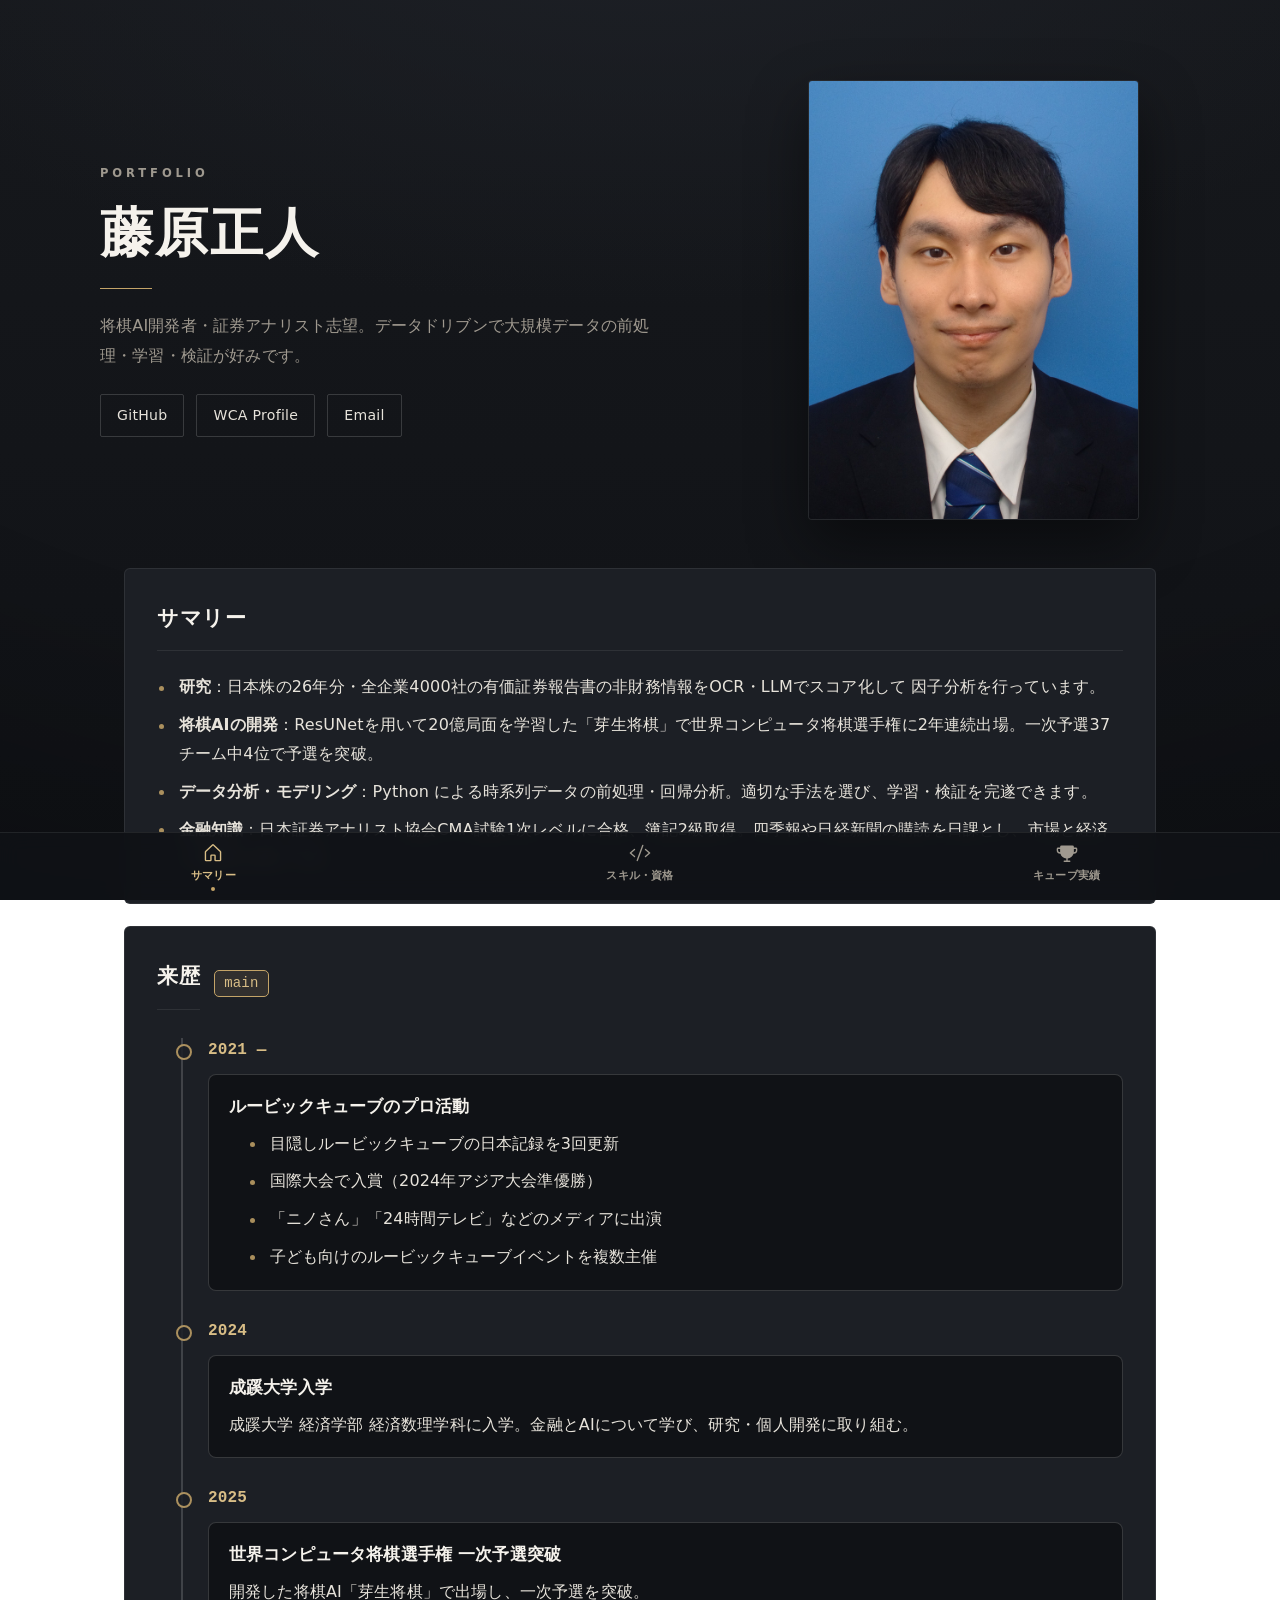
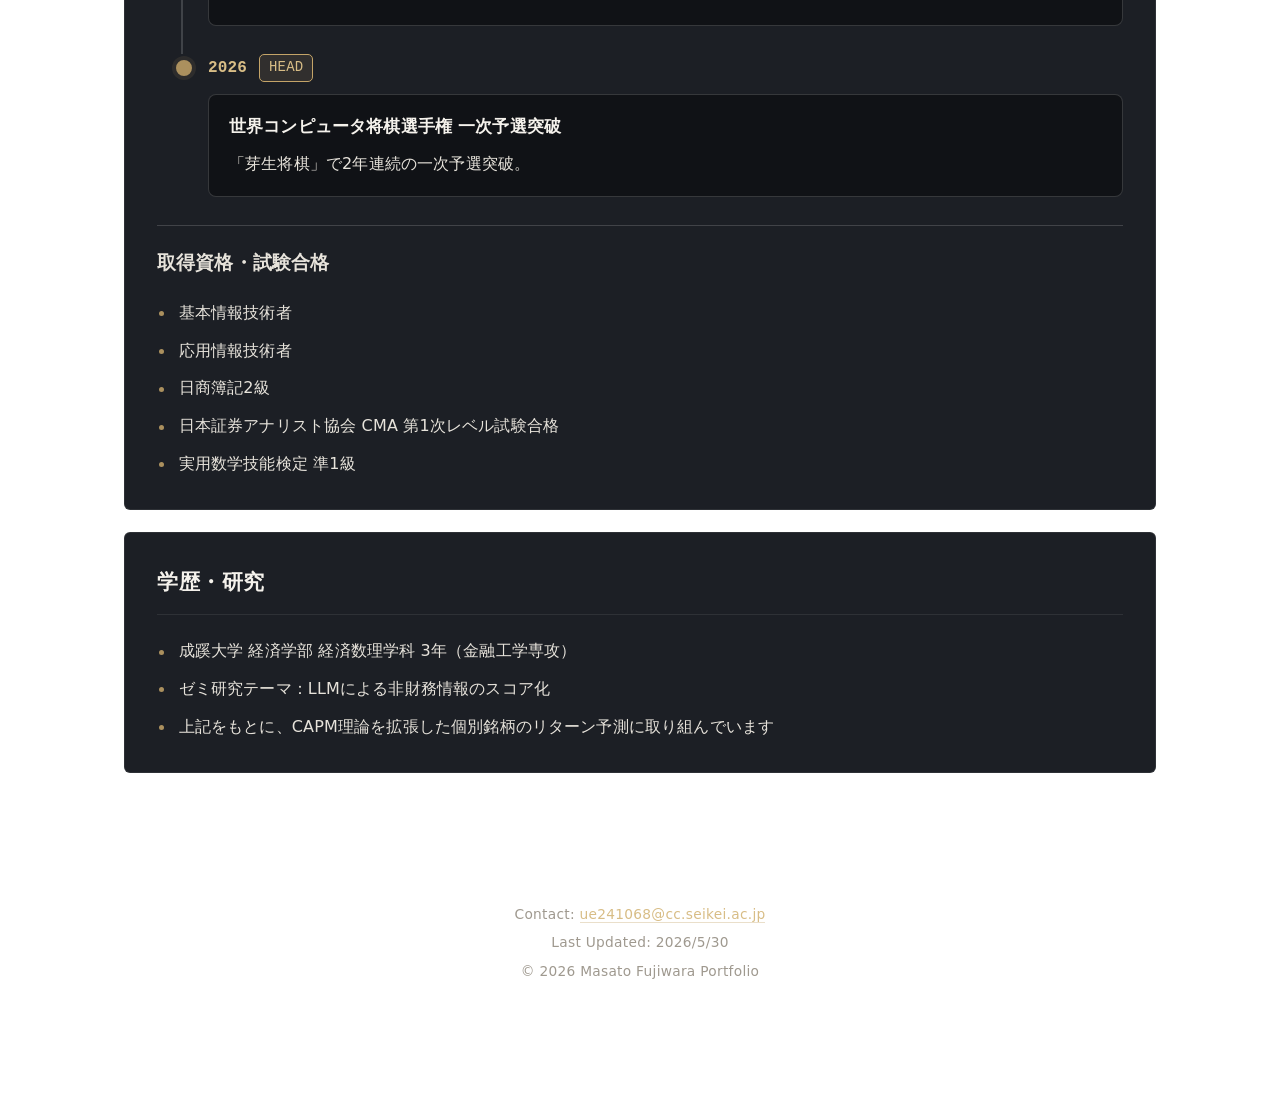
==== index.html @ ce24e19a "Style career as Git timeline and apply nine text revisions" ====
<!doctype html>
<html lang="ja">
<head>
  <meta charset="UTF-8" />
  <meta name="viewport" content="width=device-width, initial-scale=1.0" />
  <title>Portfolio | 藤原正人</title>
  <meta name="description" content="藤原正人のポートフォリオ。クオンツ・金融志望。データ分析・AIエージェント活用と、目隠しルービックキューブのアジア2位・日本記録の実績。" />
  <link rel="stylesheet" href="styles.css?v=20261127-career" />
</head>
<body>
  <div class="grid-overlay" aria-hidden="true"></div>

  <header class="hero">
    <div class="hero__inner">
      <div>
        <p class="eyebrow">PORTFOLIO</p>
        <h1>藤原正人</h1>
        <p class="lead">将棋AI開発者・証券アナリスト志望。データドリブンで大規模データの前処理・学習・検証が好みです。</p>
        <div class="link-row">
          <a href="https://github.com/ms3bf" target="_blank" rel="noopener noreferrer">GitHub</a>
          <a href="https://www.worldcubeassociation.org/persons/2019FUJI07" target="_blank" rel="noopener noreferrer">WCA Profile</a>
          <a href="mailto:ue241068@cc.seikei.ac.jp">Email</a>
        </div>
      </div>
      <img src="assets/images/profile/IMG_6793.jpeg" alt="藤原正人プロフィール写真" class="hero__photo" />
    </div>
  </header>

  <main>
    <div class="tab-content is-active" data-tab-panel="summary">
      <section class="panel">
        <h2>サマリー</h2>
        <ul>
          <li><strong>研究</strong>：日本株の26年分・全企業4000社の有価証券報告書の非財務情報をOCR・LLMでスコア化して 因子分析を行っています。</li>
          <li><strong>将棋AIの開発</strong>：ResUNetを用いて20億局面を学習した「芽生将棋」で世界コンピュータ将棋選手権に2年連続出場。一次予選37チーム中4位で予選を突破。</li>
          <li><strong>データ分析・モデリング</strong>：Python による時系列データの前処理・回帰分析。適切な手法を選び、学習・検証を完遂できます。</li>
          <li><strong>金融知識</strong>：日本証券アナリスト協会CMA試験1次レベルに合格、簿記2級取得。四季報や日経新聞の購読を日課とし、市場と経済への関心が高いです。</li>
        </ul>
      </section>

      <section class="panel career">
        <div class="career__heading">
          <h2>来歴</h2>
          <span class="career__branch" aria-label="Gitログ風の来歴">main</span>
        </div>
        <ol class="career-log" aria-label="来歴のタイムライン">
          <li class="career-log__entry">
            <div class="career-log__meta"><span class="career-log__year">2021 —</span></div>
            <div class="career-log__card">
              <h3>ルービックキューブのプロ活動</h3>

        <ul>
          <li>目隠しルービックキューブの日本記録を3回更新</li>
          <li>国際大会で入賞（2024年アジア大会準優勝）</li>
          <li>「ニノさん」「24時間テレビ」などのメディアに出演</li>
          <li>子ども向けのルービックキューブイベントを複数主催</li>
        </ul>
            </div>
          </li>
          <li class="career-log__entry">
            <div class="career-log__meta"><span class="career-log__year">2024</span></div>
            <div class="career-log__card">
              <h3>成蹊大学入学</h3>

        <p>成蹊大学 経済学部 経済数理学科に入学。金融とAIについて学び、研究・個人開発に取り組む。</p>
            </div>
          </li>
          <li class="career-log__entry">
            <div class="career-log__meta"><span class="career-log__year">2025</span></div>
            <div class="career-log__card">
              <h3>世界コンピュータ将棋選手権 一次予選突破</h3>

        <p>開発した将棋AI「芽生将棋」で出場し、一次予選を突破。</p>
            </div>
          </li>
          <li class="career-log__entry">
            <div class="career-log__meta"><span class="career-log__year">2026</span> <span class="career-log__head">HEAD</span></div>
            <div class="career-log__card">
              <h3>世界コンピュータ将棋選手権 一次予選突破</h3>

        <p>「芽生将棋」で2年連続の一次予選突破。</p>
            </div>
          </li>
        </ol>
        <div class="career__qualifications">
        <h3>取得資格・試験合格</h3>
        <ul>
          <li>基本情報技術者</li>
          <li>応用情報技術者</li>
          <li>日商簿記2級</li>
          <li>日本証券アナリスト協会 CMA 第1次レベル試験合格</li>
          <li>実用数学技能検定 準1級</li>
        </ul>
        </div>
      </section>

      <section class="panel">
        <h2>学歴・研究</h2>
        <ul>
          <li>成蹊大学 経済学部 経済数理学科 3年（金融工学専攻）</li>
          <li>ゼミ研究テーマ：LLMによる非財務情報のスコア化</li>
          <li>上記をもとに、CAPM理論を拡張した個別銘柄のリターン予測に取り組んでいます</li>
        </ul>
      </section>
    </div>

    <div class="tab-content" data-tab-panel="skills">
      <section class="panel">
        <h2>AI・機械学習開発</h2>
        <p class="muted">要件定義・データ前処理・モデル構築・学習・検証まで、一貫して取り組んできました。</p>
        <ul>
          <li>将棋AI：大規模ResUNet学習。世界コンピュータ将棋選手権に2年連続出場し、一次予選37チーム中4位で予選を突破。</li>
          <li>ルービックキューブ手順：<br />手順の回しやすさを学習・点数化。</li>
        </ul>
      </section>

      <section class="panel">
        <h2>データ分析・開発</h2>
        <ul>
          <li>R / Python による時系列データの前処理・回帰分析・可視化</li>
          <li>要件定義から設計・実装・検証までを自ら手がけ、複数のWebアプリを制作・公開（下記「制作Webアプリ」参照）</li>
        </ul>
      </section>

      <section class="panel">
        <h2>制作Webアプリ</h2>
        <p class="muted">要件定義から設計・実装・公開までを自ら手がけて制作したWebアプリ。各デモはVercelで公開しています。</p>
        <div class="apps">
          <article class="app-card">
            <a class="app-card__media" href="https://yubi-gui.vercel.app" target="_blank" rel="noopener noreferrer" aria-label="YUBI GUI デモを開く">
              <video src="assets/images/products/yubi-gui.mp4" aria-label="YUBI GUI 指遣いの可視化デモ" autoplay muted loop playsinline preload="metadata"></video>
            </a>
            <div class="app-card__body">
              <h3 class="app-card__title">YUBI GUI</h3>
              <div class="tags">
                <span class="tag tag--primary">ルービックキューブ</span>
                <span class="tag tag--soft">3D / 指遣い学習</span>
              </div>
              <p class="app-card__desc">世界初の、ルービックキューブの指遣いを機械学習・可視化したアプリ。3Dの手とキューブで、各手順の指の動きを直感的に確認できます。</p>
              <a class="app-card__link" href="https://yubi-gui.vercel.app" target="_blank" rel="noopener noreferrer">デモを見る →</a>
            </div>
          </article>

          <article class="app-card">
            <a class="app-card__media" href="https://komanoma-shogi.vercel.app" target="_blank" rel="noopener noreferrer" aria-label="芽生将棋 デモを開く">
              <video src="assets/images/products/mebae-shogi.mp4" aria-label="芽生将棋 対局アプリのデモ" autoplay muted loop playsinline preload="metadata"></video>
            </a>
            <div class="app-card__body">
              <h3 class="app-card__title">芽生将棋</h3>
              <div class="tags">
                <span class="tag tag--primary">将棋AI</span>
                <span class="tag tag--soft">文化祭 / 対戦アプリ</span>
              </div>
              <p class="app-card__desc">成蹊大学の文化祭で、来場者がAI将棋と対戦する企画に使用したアプリを公開。ブラウザ上でAIとの対局を楽しめます。</p>
              <a class="app-card__link" href="https://komanoma-shogi.vercel.app" target="_blank" rel="noopener noreferrer">対局する →</a>
            </div>
          </article>

          <article class="app-card">
            <a class="app-card__media" href="https://3factor-simulation.vercel.app/" target="_blank" rel="noopener noreferrer" aria-label="日本株シミュレーション デモを開く">
              <video src="assets/images/products/3factor-simulation.mp4" autoplay muted loop playsinline preload="metadata"></video>
            </a>
            <div class="app-card__body">
              <h3 class="app-card__title">日本株シミュレーション</h3>
              <div class="tags">
                <span class="tag tag--primary">金融工学</span>
                <span class="tag tag--soft">MCMC / CAPM</span>
              </div>
              <p class="app-card__desc">マルコフ連鎖モンテカルロ法（MCMC）による日経平均の予測と、その推定値を用いたCAPM理論に基づく個別株リターン予想。さらにFama-Frenchの3ファクターモデルを用いて、日本株が各因子をどれほど持っているかをプロットしました。</p>
              <a class="app-card__link" href="https://3factor-simulation.vercel.app/" target="_blank" rel="noopener noreferrer">デモを見る →</a>
            </div>
          </article>

          <article class="app-card">
            <a class="app-card__media" href="https://moving-algorithm-11dp.vercel.app" target="_blank" rel="noopener noreferrer" aria-label="うごく手順表 デモを開く">
              <video src="assets/images/products/moving-algorithm.mp4" autoplay muted loop playsinline preload="metadata"></video>
            </a>
            <div class="app-card__body">
              <h3 class="app-card__title">うごく手順表</h3>
              <div class="tags">
                <span class="tag tag--primary">Web App</span>
                <span class="tag tag--soft">可視化</span>
              </div>
              <p class="app-card__desc">ルービックキューブの基本手順 F2L・OLL・PLL を一番分かりやすく可視化。</p>
              <a class="app-card__link" href="https://moving-algorithm-11dp.vercel.app" target="_blank" rel="noopener noreferrer">デモを見る →</a>
            </div>
          </article>

        </div>
      </section>

      <section class="panel">
        <h2>資格</h2>
        <ul>
          <li>基本情報技術者</li>
          <li>応用情報技術者</li>
          <li>日商簿記2級</li>
          <li>日本証券アナリスト協会 CMA（一次レベル合格、二次レベルを来年受験）</li>
          <li>実用数学技能検定 準1級</li>
        </ul>
      </section>

      <section class="panel">
        <h2>趣味</h2>
        <ul>
          <li>将棋：大学から始めて初段。成蹊大学の団体戦C2クラス優勝。</li>
          <li>読書・個人開発</li>
        </ul>
      </section>

      <section class="panel">
        <h2>チームプロジェクト</h2>
        <ul>
          <li>
            成蹊大学文化会Instagram運用・模擬店リーダー担当
            <br />
            <a href="https://www.instagram.com/seikeibunkakai/" target="_blank" rel="noopener noreferrer">成蹊大学文化会Instagram</a>
          </li>
          <li>
            模擬店初出店でタンフルという新規商品に挑戦
            <br />
            <img src="assets/images/keyaki/IMG_3092.jpg" alt="文化祭（keyaki）活動画像 1" class="panel__img panel__img--inline-small panel__img--keyaki" />
          </li>
          <li>
            企画・仕入れ・飴付けの研究・衛生管理などを担当して、チームの協力のお陰で成功に導くことができました。
            <br />
            <div class="panel__gallery panel__gallery--under-text">
              <img src="assets/images/keyaki/IMG_3080.JPG" alt="文化祭（keyaki）活動画像 2" class="panel__img panel__img--inline-small panel__img--keyaki" />
              <img src="assets/images/keyaki/IMG_4566.JPG" alt="文化祭（keyaki）活動画像 3" class="panel__img panel__img--inline-small panel__img--keyaki" />
            </div>
          </li>
          <li>ルービックキューブの3大会の運営に協力</li>
        </ul>
      </section>

    </div>

    <div class="tab-content" data-tab-panel="rubik">
      <section class="panel">
        <h2>国内実績 / アジア大会 / 競技アプローチ</h2>
        <ul>
          <li>目隠しルービックキューブで日本記録更新（3回）</li>
          <li>2022年 単発 19.86</li>
          <li>2022年 平均 21.58</li>
          <li>2023年 平均 19.55</li>
          <li>単発・平均ともに日本人初の20秒切りを達成</li>
          <li>国内・国外大会で優勝7回</li>
          <li class="highlight-achievement">Rubik's WCA Asian Championship 2024 準優勝。</li>
        </ul>
        <p class="muted">既存の818手順に加え、海外トップ層の2768フローティング手順群を日本で初めて採用・運用し、改善を重ねて実績化。</p>
        <div class="link-row">
          <a href="https://www.worldcubeassociation.org/persons/2019FUJI07" target="_blank" rel="noopener noreferrer">WCA公式プロフィール</a>
        </div>
        <div class="panel__gallery panel__gallery--under-text">
          <img src="assets/images/achievements/IMG_4563.PNG" alt="大会実績画像 1" class="panel__img" />
          <img src="assets/images/achievements/IMG_4564.PNG" alt="大会実績画像 2" class="panel__img" />
        </div>
      </section>

      <section class="panel">
        <h2>教育</h2>
        <ul>
          <li>東京化学技術館 パズルデーでステージイベント・講師参加(2回)</li>
        </ul>
        <div class="link-row">
          <a href="https://www.jsf.or.jp/event/202211/puzzle.php" target="_blank" rel="noopener noreferrer">東京パズルデー2022</a>
          <a href="https://www.jsf.or.jp/event/202311/puzzle.php" target="_blank" rel="noopener noreferrer">東京パズルデー2023</a>
        </div>
        <ul>
          <li>小学校での指導</li>
          <li>個別指導塾と提携し30人規模のイベントを10回以上主催</li>
          <li class="highlight-teaching">のべ500人以上にルービックキューブの解き方を指導</li>
        </ul>
        <div class="panel__gallery panel__gallery--under-text">
          <img src="assets/images/teaching/IMG_4558.JPG" alt="塾提携イベントの指導画像 1" class="panel__img panel__img--inline-small" />
          <img src="assets/images/teaching/IMG_4559.PNG" alt="塾提携イベントの指導画像 2" class="panel__img panel__img--inline-small" />
          <img src="assets/images/teaching/IMG_4560.PNG" alt="塾提携イベントの指導画像 3" class="panel__img panel__img--inline-small" />
        </div>

        <ul>
          <li>目隠しルービックキューブのHowTo動画が9万再生。コミュニティで最も多く再生されている。</li>
          <li>教材をきっかけに多くの人が目隠しルービックキューブを成功させ、ある視聴者は日本2位まで到達</li>
        </ul>
        <div class="link-row">
          <a href="https://www.youtube.com/watch?v=eYiIHLMLPUc&t=853s" target="_blank" rel="noopener noreferrer">解説動画（YouTube）</a>
        </div>
        <img src="assets/images/products/%E8%A7%A3%E8%AA%AC%E5%8B%95%E7%94%BB.png" alt="How to教材動画" class="panel__img panel__img--inline-small" />
      </section>

      <section class="panel">
        <h2>プロ・メディア活動</h2>
        <ul>
          <li>ニノさん（2022年7月放映）</li>
          <li>24時間テレビ（2022年8月放映）</li>
          <li>ニノさん（2023年1月放映）</li>
        </ul>
        <div class="link-row">
          <a href="https://x.com/fujiki_official/status/1543540327432474625" target="_blank" rel="noopener noreferrer">ニノさん（X）</a>
          <a href="https://x.com/24hourTV/status/1563451578887319557?s=20" target="_blank" rel="noopener noreferrer">24時間テレビ（X）</a>
        </div>
        <div class="panel__gallery panel__gallery--under-text">
          <img src="assets/images/media/IMG_0035.PNG" alt="メディア出演画像 1" class="panel__img" />
          <img src="assets/images/media/IMG_4565.JPG" alt="メディア出演画像 2" class="panel__img" />
        </div>
      </section>
    </div>
  </main>

  <footer>
    <p>Contact: <a href="mailto:ue241068@cc.seikei.ac.jp">ue241068@cc.seikei.ac.jp</a></p>
    <p>Last Updated: 2026/5/30</p>
    <p>© 2026 Masato Fujiwara Portfolio</p>
  </footer>

  <!-- Bottom navigation (SNS-style) -->
  <nav class="bottom-nav" aria-label="セクション切替">
    <button type="button" class="is-active" data-tab-target="summary" aria-pressed="true">
      <svg viewBox="0 0 256 256" xmlns="http://www.w3.org/2000/svg" fill="currentColor" aria-hidden="true"><path d="M218.83,103.77l-80-75.48a1.14,1.14,0,0,1-.11-.11,16,16,0,0,0-21.53,0l-.11.11L37.17,103.77A16,16,0,0,0,32,115.55V208a16,16,0,0,0,16,16H96a16,16,0,0,0,16-16V160h32v48a16,16,0,0,0,16,16h48a16,16,0,0,0,16-16V115.55A16,16,0,0,0,218.83,103.77ZM208,208H160V160a16,16,0,0,0-16-16H112a16,16,0,0,0-16,16v48H48V115.55l.11-.1L128,40l79.9,75.43.11.1Z"></path></svg>
      <span>サマリー</span>
      <span class="nav-dot" aria-hidden="true"></span>
    </button>
    <button type="button" data-tab-target="skills" aria-pressed="false">
      <svg viewBox="0 0 256 256" xmlns="http://www.w3.org/2000/svg" fill="currentColor" aria-hidden="true"><path d="M69.12,94.15,28.5,128l40.62,33.85a8,8,0,1,1-10.24,12.29l-48-40a8,8,0,0,1,0-12.29l48-40a8,8,0,0,1,10.24,12.3Zm176,27.7-48-40a8,8,0,1,0-10.24,12.3L227.5,128l-40.62,33.85a8,8,0,1,0,10.24,12.29l48-40a8,8,0,0,0,0-12.29ZM162.73,32.48a8,8,0,0,0-10.25,4.79l-64,176a8,8,0,0,0,4.79,10.26A8.14,8.14,0,0,0,96,224a8,8,0,0,0,7.52-5.27l64-176A8,8,0,0,0,162.73,32.48Z"></path></svg>
      <span>スキル・資格</span>
      <span class="nav-dot" aria-hidden="true"></span>
    </button>
    <button type="button" data-tab-target="rubik" aria-pressed="false">
      <svg viewBox="0 0 256 256" xmlns="http://www.w3.org/2000/svg" fill="currentColor" aria-hidden="true"><path d="M232,64H208V56a16,16,0,0,0-16-16H64A16,16,0,0,0,48,56v8H24A16,16,0,0,0,8,80V96a40,40,0,0,0,40,40h3.65A80.13,80.13,0,0,0,120,191.61V216H96a8,8,0,0,0,0,16h64a8,8,0,0,0,0-16H136V191.58c31.94-3.23,58.44-25.64,68.08-55.58H208a40,40,0,0,0,40-40V80A16,16,0,0,0,232,64ZM48,120A24,24,0,0,1,24,96V80H48v32q0,4,.39,8Zm184-24a24,24,0,0,1-24,24h-.5a81.81,81.81,0,0,0,.5-8.9V80h24Z"></path></svg>
      <span>キューブ実績</span>
      <span class="nav-dot" aria-hidden="true"></span>
    </button>
  </nav>

  <script>
    const navButtons = document.querySelectorAll('.bottom-nav button');
    const panels = document.querySelectorAll('.tab-content');

    navButtons.forEach((button) => {
      button.addEventListener('click', () => {
        const target = button.dataset.tabTarget;

        navButtons.forEach((btn) => {
          const active = btn === button;
          btn.classList.toggle('is-active', active);
          btn.setAttribute('aria-pressed', String(active));
        });

        panels.forEach((panel) => {
          panel.classList.toggle('is-active', panel.dataset.tabPanel === target);
        });

        window.scrollTo({ top: 0, behavior: 'smooth' });
      });
    });
  </script>
</body>
</html>
---- styles.css ----
:root {
  --bg-0: #16181c;
  --bg-1: #101216;
  --surface: #1c1f25;
  --surface-2: #22262d;
  --border: rgb(255 255 255 / 8%);
  --border-strong: rgb(255 255 255 / 16%);
  --text: #e7e3db;
  --text-strong: #f5f2ec;
  --muted: #9f998f;
  --accent: #c4a468;
  --accent-strong: #d8bd86;
  --accent-soft: rgb(196 164 104 / 12%);
  --serif: "Georgia", "Times New Roman", "Yu Mincho", "YuMincho",
    "Hiragino Mincho ProN", "Noto Serif JP", serif;
  --sans: "Hiragino Kaku Gothic ProN", "Yu Gothic", "YuGothic", "Segoe UI",
    Meiryo, system-ui, sans-serif;
}

* {
  box-sizing: border-box;
}

body {
  margin: 0;
  color: var(--text);
  background:
    radial-gradient(120% 80% at 50% -10%, #1d2026 0%, transparent 55%),
    linear-gradient(180deg, var(--bg-0), var(--bg-1));
  background-attachment: fixed;
  font-family: var(--sans);
  font-size: 16px;
  line-height: 1.8;
  letter-spacing: 0.01em;
  min-height: 100dvh;
  padding-bottom: 80px; /* room for fixed bottom nav */
  -webkit-font-smoothing: antialiased;
  text-rendering: optimizeLegibility;
}

/* 旧グリッド/ネオンの代わりに、ごく薄いビネットだけで奥行きを出す */
.grid-overlay {
  position: fixed;
  inset: 0;
  background:
    radial-gradient(140% 120% at 50% 0%, transparent 60%, rgb(0 0 0 / 28%) 100%);
  pointer-events: none;
  z-index: -1;
}

.hero {
  padding: 80px 24px 36px;
}

.hero__inner {
  max-width: 1080px;
  margin: 0 auto;
  display: grid;
  grid-template-columns: 1.2fr 0.8fr;
  gap: 48px;
  align-items: center;
}

.eyebrow {
  margin: 0 0 18px;
  color: var(--muted);
  font-size: 0.72rem;
  font-weight: 600;
  letter-spacing: 0.34em;
  text-transform: uppercase;
}

h1 {
  margin: 0;
  font-family: var(--serif);
  font-weight: 600;
  font-size: clamp(2.1rem, 4.4vw, 3.3rem);
  line-height: 1.18;
  letter-spacing: 0.04em;
  color: var(--text-strong);
}

h1::after {
  content: "";
  display: block;
  width: 52px;
  height: 1px;
  margin-top: 24px;
  background: var(--accent);
}

.lead {
  color: var(--muted);
  margin-top: 22px;
  max-width: 54ch;
  font-size: 1rem;
  line-height: 1.9;
}

.hero__photo {
  width: auto;
  max-width: 100%;
  max-height: 440px;
  object-fit: contain;
  border-radius: 4px;
  border: 1px solid var(--border);
  box-shadow: 0 24px 60px rgb(0 0 0 / 45%);
  background: #14161a;
  display: block;
  margin-inline: auto;
}

main {
  max-width: 1080px;
  margin: 0 auto;
  padding: 12px 24px 96px;
  display: grid;
  gap: 22px;
}

.panel {
  background: var(--surface);
  border: 1px solid var(--border);
  border-radius: 6px;
  padding: 30px 32px;
}

h2 {
  margin: 0 0 22px;
  padding-bottom: 14px;
  border-bottom: 1px solid var(--border);
  font-family: var(--serif);
  font-weight: 600;
  font-size: 1.3rem;
  letter-spacing: 0.03em;
  color: var(--text-strong);
}

p {
  margin: 0;
}

ul {
  margin: 0;
  padding: 0;
  list-style: none;
}

li {
  position: relative;
  padding-left: 1.35em;
  margin-bottom: 9px;
}

li:last-child {
  margin-bottom: 0;
}

li::before {
  content: "";
  position: absolute;
  left: 2px;
  top: 0.78em;
  width: 5px;
  height: 5px;
  border-radius: 50%;
  background: var(--accent);
  opacity: 0.85;
}

.muted {
  margin-top: 16px;
  color: var(--muted);
  font-size: 0.94rem;
}

.panel__gallery {
  display: flex;
  flex-wrap: wrap;
  gap: 14px;
  align-items: flex-start;
}

.panel__gallery--under-text {
  margin-top: 20px;
}

.panel__img,
.panel__img--inline,
.panel__img--inline-small {
  width: auto;
  max-width: 100%;
  height: 208px;
  object-fit: contain;
  object-position: center;
  border-radius: 4px;
  border: 1px solid var(--border);
  background: #14161a;
  display: block;
  flex: 0 0 auto;
}

.panel__img--inline,
.panel__img--inline-small {
  margin-top: 14px;
}

/* 制作Webアプリ：カードグリッド */
.apps {
  margin-top: 24px;
  display: grid;
  grid-template-columns: repeat(2, 1fr);
  gap: 22px;
}

.app-card {
  display: flex;
  flex-direction: column;
  background: var(--surface-2);
  border: 1px solid var(--border);
  border-radius: 6px;
  overflow: hidden;
  transition: border-color 0.2s ease, transform 0.2s ease;
}

.app-card:hover {
  border-color: var(--border-strong);
  transform: translateY(-2px);
}

.app-card__media {
  display: flex;
  align-items: center;
  justify-content: center;
  height: 420px;
  padding: 10px;
  background:
    radial-gradient(120% 80% at 50% 0%, #1a1d22 0%, #101216 100%);
  border: none;
  border-bottom: 1px solid var(--border);
  border-radius: 0;
  overflow: hidden;
}

.app-card__media:hover {
  border-bottom-color: var(--border);
}

.app-card__media video,
.app-card__media img {
  max-width: 100%;
  max-height: 100%;
  width: auto;
  height: auto;
  object-fit: contain;
  border-radius: 6px;
  display: block;
}

.app-card__body {
  display: flex;
  flex-direction: column;
  gap: 8px;
  padding: 16px 18px 18px;
}

.app-card__title {
  margin: 0;
  font-family: var(--serif);
  font-weight: 600;
  font-size: 1.06rem;
  letter-spacing: 0.02em;
  color: var(--text-strong);
}

.app-card__desc {
  margin: 0;
  flex: 1;
  color: var(--muted);
  font-size: 0.9rem;
  line-height: 1.7;
}

/* タグ（pill） */
.tags {
  display: flex;
  flex-wrap: wrap;
  gap: 8px;
  margin-top: 2px;
}

.tag {
  padding: 3px 10px;
  border-radius: 999px;
  font-size: 0.72rem;
  font-weight: 600;
  letter-spacing: 0.02em;
  line-height: 1.5;
}

.tag--primary {
  background: var(--accent-soft);
  color: var(--accent-strong);
  border: 1px solid rgb(196 164 104 / 35%);
}

.tag--soft {
  background: rgb(255 255 255 / 5%);
  color: var(--muted);
  border: 1px solid var(--border);
}

/* カード内「デモを見る →」リンク */
.app-card__link {
  margin-top: 6px;
  color: var(--accent-strong);
  font-size: 0.9rem;
  font-weight: 600;
  letter-spacing: 0.02em;
  border-bottom: none;
  transition: gap 0.2s ease, color 0.2s ease;
}

.app-card__link:hover {
  color: var(--accent);
  border-bottom: none;
}

footer {
  text-align: center;
  color: var(--muted);
  font-size: 0.86rem;
  letter-spacing: 0.02em;
  padding: 28px 16px 40px;
  border-top: 1px solid var(--border);
  max-width: 1080px;
  margin: 0 auto;
}

footer p {
  margin: 4px 0;
}

.highlight-achievement,
.highlight-teaching {
  color: var(--accent-strong);
  font-weight: 600;
}

.link-row {
  display: flex;
  flex-wrap: wrap;
  gap: 12px;
  margin-top: 22px;
}

.link-row a {
  color: var(--text);
  text-decoration: none;
  border: 1px solid var(--border-strong);
  padding: 8px 16px;
  border-radius: 2px;
  font-size: 0.88rem;
  letter-spacing: 0.02em;
  transition: color 0.2s ease, border-color 0.2s ease, background-color 0.2s ease;
}

.link-row a:hover {
  color: var(--accent-strong);
  border-color: var(--accent);
  background: var(--accent-soft);
}

a {
  color: var(--accent-strong);
  text-decoration: none;
  border-bottom: 1px solid rgb(196 164 104 / 35%);
  transition: border-color 0.2s ease, color 0.2s ease;
}

a:hover {
  border-bottom-color: var(--accent);
}

/* ボトムナビ（SNS風） */
.bottom-nav {
  position: fixed;
  bottom: 0;
  left: 0;
  width: 100%;
  z-index: 60;
  display: flex;
  justify-content: space-around;
  align-items: stretch;
  height: 68px;
  background: rgb(16 18 22 / 92%);
  border-top: 1px solid var(--border);
  backdrop-filter: blur(10px);
  -webkit-backdrop-filter: blur(10px);
}

.bottom-nav button {
  flex: 1;
  display: flex;
  flex-direction: column;
  align-items: center;
  justify-content: center;
  gap: 4px;
  background: none;
  border: none;
  color: var(--muted);
  font-family: var(--sans);
  font-size: 0.7rem;
  font-weight: 600;
  letter-spacing: 0.02em;
  cursor: pointer;
  padding: 8px 4px;
  transition: color 0.2s ease;
}

.bottom-nav button svg {
  width: 22px;
  height: 22px;
}

.bottom-nav button:hover {
  color: var(--text);
}

.bottom-nav button.is-active {
  color: var(--accent-strong);
}

.nav-dot {
  width: 4px;
  height: 4px;
  border-radius: 50%;
  background: var(--accent);
  opacity: 0;
  transition: opacity 0.2s ease;
}

.bottom-nav button.is-active .nav-dot {
  opacity: 1;
}

.tab-content {
  display: none;
  gap: 22px;
}

.tab-content.is-active {
  display: grid;
  animation: fade-in 0.3s ease;
}

@keyframes fade-in {
  from { opacity: 0; transform: translateY(8px); }
  to { opacity: 1; transform: translateY(0); }
}

.panel__img--keyaki {
  height: 312px;
}

@media (max-width: 980px) {
  .hero {
    padding: 56px 20px 28px;
  }

  .hero__inner {
    grid-template-columns: 1fr;
    gap: 32px;
  }

  .panel {
    padding: 24px 22px;
  }

  .panel__img,
  .panel__img--inline,
  .panel__img--inline-small {
    height: 182px;
  }

  .panel__img--keyaki {
    height: 273px;
  }

  .apps {
    grid-template-columns: 1fr;
  }

  .app-card__media {
    height: 360px;
  }

  .hero__photo {
    max-height: 300px;
  }
}


/* Career history, styled as a Git commit log. */
.career__heading { display: flex; align-items: center; gap: 14px; flex-wrap: wrap; }
.career__heading h2 { margin-bottom: 0; }
.career__branch, .career-log__head {
  font-family: ui-monospace, SFMono-Regular, Consolas, monospace;
  font-size: 0.875rem; line-height: 1.4; border: 1px solid var(--accent);
  border-radius: 5px; padding: 3px 9px; color: var(--accent-strong);
  background: var(--accent-soft);
}
.career .career-log { list-style: none; margin: 28px 0 0; padding: 0 0 0 24px; }
.career .career-log__entry { position: relative; margin: 0; padding: 0 0 28px 25px; border-left: 2px solid var(--border-strong); }
.career .career-log__entry:last-child { padding-bottom: 0; border-left-color: transparent; }
.career-log__entry::before {
  content: ""; position: absolute; top: 6px; left: -7px; width: 12px; height: 12px;
  border: 2px solid var(--accent); border-radius: 50%; background: var(--surface);
}
.career-log__entry:last-child::before { background: var(--accent); box-shadow: 0 0 0 4px var(--accent-soft); }
.career-log__meta { display: flex; align-items: center; gap: 12px; margin-bottom: 12px; min-height: 24px; }
.career-log__year { font: 600 1rem/1.5 ui-monospace, SFMono-Regular, Consolas, monospace; color: var(--accent-strong); }
.career-log__card { padding: 18px 20px; border: 1px solid var(--border-strong); border-radius: 8px; background: var(--bg-1); overflow-wrap: anywhere; }
.career-log__card h3 { margin: 0 0 10px; font-size: 1.05rem; color: var(--text-strong); line-height: 1.6; }
.career-log__card p { margin: 0; }
.career-log__card ul { margin: 0; padding-left: 1.2em; }
.career__qualifications { margin-top: 28px; padding-top: 20px; border-top: 1px solid var(--border-strong); }
.career__qualifications h3 { margin-top: 0; }
@media (max-width: 600px) {
  .career .career-log { padding-left: 6px; }
  .career .career-log__entry { padding-left: 18px; }
  .career-log__card { padding: 14px; }
}
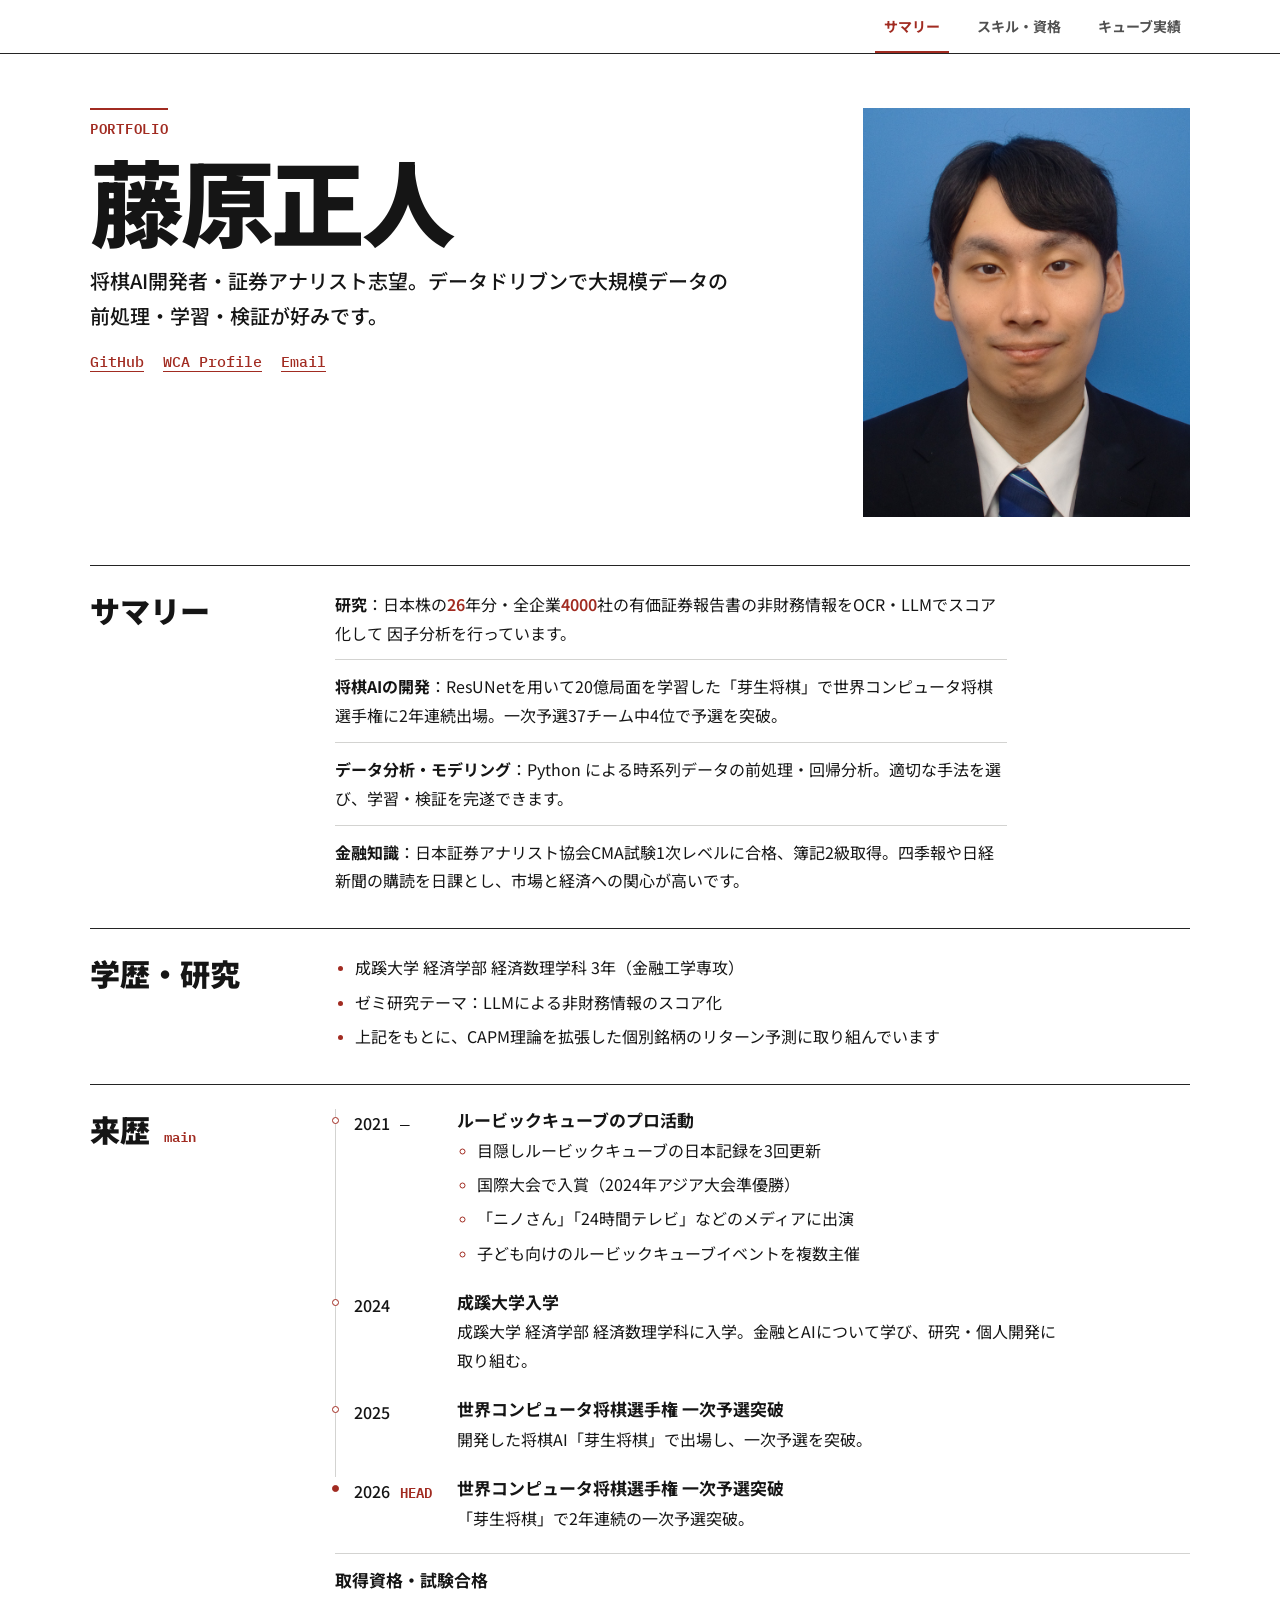
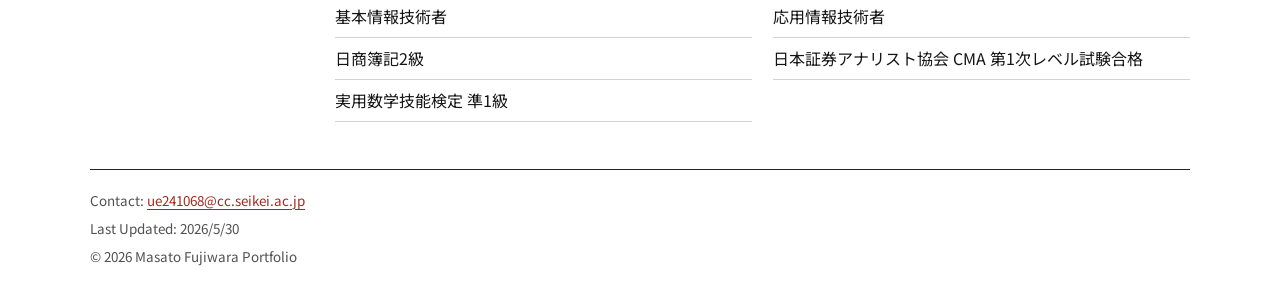
==== commit e4800277: "Publish C portfolio design and enlarge profile portrait" ====
--- a/index.html
+++ b/index.html
@@ -1,14 +1,29 @@
 <!doctype html>
 <html lang="ja">
 <head>
-  <meta charset="UTF-8" />
-  <meta name="viewport" content="width=device-width, initial-scale=1.0" />
+  <meta charset="UTF-8">
+  <meta name="viewport" content="width=device-width, initial-scale=1.0, viewport-fit=cover">
   <title>Portfolio | 藤原正人</title>
-  <meta name="description" content="藤原正人のポートフォリオ。クオンツ・金融志望。データ分析・AIエージェント活用と、目隠しルービックキューブのアジア2位・日本記録の実績。" />
-  <link rel="stylesheet" href="styles.css?v=20261127-career" />
-</head>
+  <meta name="description" content="藤原正人のポートフォリオ。クオンツ・金融志望。データ分析・AIエージェント活用と、目隠しルービックキューブのアジア2位・日本記録の実績。">
+  <link rel="stylesheet" href="styles.css?v=20261127-c"></head>
 <body>
-  <div class="grid-overlay" aria-hidden="true"></div>
+  <nav class="bottom-nav" aria-label="セクション切替">
+    <div class="nav-inner"><button type="button" class="is-active" data-tab-target="summary" aria-pressed="true">
+      <svg viewbox="0 0 256 256" xmlns="http://www.w3.org/2000/svg" fill="currentColor" aria-hidden="true"><path d="M218.83,103.77l-80-75.48a1.14,1.14,0,0,1-.11-.11,16,16,0,0,0-21.53,0l-.11.11L37.17,103.77A16,16,0,0,0,32,115.55V208a16,16,0,0,0,16,16H96a16,16,0,0,0,16-16V160h32v48a16,16,0,0,0,16,16h48a16,16,0,0,0,16-16V115.55A16,16,0,0,0,218.83,103.77ZM208,208H160V160a16,16,0,0,0-16-16H112a16,16,0,0,0-16,16v48H48V115.55l.11-.1L128,40l79.9,75.43.11.1Z"></path></svg>
+      <span>サマリー</span>
+      <span class="nav-dot" aria-hidden="true"></span>
+    </button>
+    <button type="button" data-tab-target="skills" aria-pressed="false">
+      <svg viewbox="0 0 256 256" xmlns="http://www.w3.org/2000/svg" fill="currentColor" aria-hidden="true"><path d="M69.12,94.15,28.5,128l40.62,33.85a8,8,0,1,1-10.24,12.29l-48-40a8,8,0,0,1,0-12.29l48-40a8,8,0,0,1,10.24,12.3Zm176,27.7-48-40a8,8,0,1,0-10.24,12.3L227.5,128l-40.62,33.85a8,8,0,1,0,10.24,12.29l48-40a8,8,0,0,0,0-12.29ZM162.73,32.48a8,8,0,0,0-10.25,4.79l-64,176a8,8,0,0,0,4.79,10.26A8.14,8.14,0,0,0,96,224a8,8,0,0,0,7.52-5.27l64-176A8,8,0,0,0,162.73,32.48Z"></path></svg>
+      <span>スキル・資格</span>
+      <span class="nav-dot" aria-hidden="true"></span>
+    </button>
+    <button type="button" data-tab-target="rubik" aria-pressed="false">
+      <svg viewbox="0 0 256 256" xmlns="http://www.w3.org/2000/svg" fill="currentColor" aria-hidden="true"><path d="M232,64H208V56a16,16,0,0,0-16-16H64A16,16,0,0,0,48,56v8H24A16,16,0,0,0,8,80V96a40,40,0,0,0,40,40h3.65A80.13,80.13,0,0,0,120,191.61V216H96a8,8,0,0,0,0,16h64a8,8,0,0,0,0-16H136V191.58c31.94-3.23,58.44-25.64,68.08-55.58H208a40,40,0,0,0,40-40V80A16,16,0,0,0,232,64ZM48,120A24,24,0,0,1,24,96V80H48v32q0,4,.39,8Zm184-24a24,24,0,0,1-24,24h-.5a81.81,81.81,0,0,0,.5-8.9V80h24Z"></path></svg>
+      <span>キューブ実績</span>
+      <span class="nav-dot" aria-hidden="true"></span>
+    </button>
+  </div></nav>
 
   <header class="hero">
     <div class="hero__inner">
@@ -22,43 +37,51 @@
           <a href="mailto:ue241068@cc.seikei.ac.jp">Email</a>
         </div>
       </div>
-      <img src="assets/images/profile/IMG_6793.jpeg" alt="藤原正人プロフィール写真" class="hero__photo" />
+      <img src="assets/images/profile/IMG_6793.jpeg" alt="藤原正人プロフィール写真" class="hero__photo" width="768" height="1024">
     </div>
   </header>
 
   <main>
     <div class="tab-content is-active" data-tab-panel="summary">
-      <section class="panel">
+      <section class="panel panel--index">
         <h2>サマリー</h2>
         <ul>
-          <li><strong>研究</strong>：日本株の26年分・全企業4000社の有価証券報告書の非財務情報をOCR・LLMでスコア化して 因子分析を行っています。</li>
-          <li><strong>将棋AIの開発</strong>：ResUNetを用いて20億局面を学習した「芽生将棋」で世界コンピュータ将棋選手権に2年連続出場。一次予選37チーム中4位で予選を突破。</li>
+          <li><strong>研究</strong>：日本株の<span class="numeric">26</span>年分・全企業<span class="numeric">4000</span>社の有価証券報告書の非財務情報をOCR・LLMでスコア化して 因子分析を行っています。</li>
+          <li><strong>将棋AIの開発</strong>：ResUNetを用いて<span class="numeric">20</span>億局面を学習した「芽生将棋」で世界コンピュータ将棋選手権に<span class="numeric">2</span>年連続出場。一次予選<span class="numeric">37</span>チーム中<span class="numeric">4</span>位で予選を突破。</li>
           <li><strong>データ分析・モデリング</strong>：Python による時系列データの前処理・回帰分析。適切な手法を選び、学習・検証を完遂できます。</li>
-          <li><strong>金融知識</strong>：日本証券アナリスト協会CMA試験1次レベルに合格、簿記2級取得。四季報や日経新聞の購読を日課とし、市場と経済への関心が高いです。</li>
-        </ul>
-      </section>
-
-      <section class="panel career">
+          <li><strong>金融知識</strong>：日本証券アナリスト協会CMA試験<span class="numeric">1</span>次レベルに合格、簿記<span class="numeric">2</span>級取得。四季報や日経新聞の購読を日課とし、市場と経済への関心が高いです。</li>
+        </ul>
+      </section>
+
+      <section class="panel panel--index">
+        <h2>学歴・研究</h2>
+        <ul>
+          <li>成蹊大学 経済学部 経済数理学科 <span class="numeric">3</span>年（金融工学専攻）</li>
+          <li>ゼミ研究テーマ：LLMによる非財務情報のスコア化</li>
+          <li>上記をもとに、CAPM理論を拡張した個別銘柄のリターン予測に取り組んでいます</li>
+        </ul>
+      </section>
+    <section class="panel career panel--index">
         <div class="career__heading">
           <h2>来歴</h2>
           <span class="career__branch" aria-label="Gitログ風の来歴">main</span>
         </div>
         <ol class="career-log" aria-label="来歴のタイムライン">
           <li class="career-log__entry">
-            <div class="career-log__meta"><span class="career-log__year">2021 —</span></div>
+            <div class="career-log__meta"><span class="career-log__year"><span class="numeric">2021</span> —</span></div>
             <div class="career-log__card">
               <h3>ルービックキューブのプロ活動</h3>
 
         <ul>
-          <li>目隠しルービックキューブの日本記録を3回更新</li>
-          <li>国際大会で入賞（2024年アジア大会準優勝）</li>
-          <li>「ニノさん」「24時間テレビ」などのメディアに出演</li>
+          <li>目隠しルービックキューブの日本記録を<span class="numeric">3</span>回更新</li>
+          <li>国際大会で入賞（<span class="numeric">2024</span>年アジア大会準優勝）</li>
+          <li>「ニノさん」「<span class="numeric">24</span>時間テレビ」などのメディアに出演</li>
           <li>子ども向けのルービックキューブイベントを複数主催</li>
         </ul>
             </div>
           </li>
           <li class="career-log__entry">
-            <div class="career-log__meta"><span class="career-log__year">2024</span></div>
+            <div class="career-log__meta"><span class="career-log__year"><span class="numeric">2024</span></span></div>
             <div class="career-log__card">
               <h3>成蹊大学入学</h3>
 
@@ -66,7 +89,7 @@
             </div>
           </li>
           <li class="career-log__entry">
-            <div class="career-log__meta"><span class="career-log__year">2025</span></div>
+            <div class="career-log__meta"><span class="career-log__year"><span class="numeric">2025</span></span></div>
             <div class="career-log__card">
               <h3>世界コンピュータ将棋選手権 一次予選突破</h3>
 
@@ -74,11 +97,11 @@
             </div>
           </li>
           <li class="career-log__entry">
-            <div class="career-log__meta"><span class="career-log__year">2026</span> <span class="career-log__head">HEAD</span></div>
+            <div class="career-log__meta"><span class="career-log__year"><span class="numeric">2026</span></span> <span class="career-log__head">HEAD</span></div>
             <div class="career-log__card">
               <h3>世界コンピュータ将棋選手権 一次予選突破</h3>
 
-        <p>「芽生将棋」で2年連続の一次予選突破。</p>
+        <p>「芽生将棋」で<span class="numeric">2</span>年連続の一次予選突破。</p>
             </div>
           </li>
         </ol>
@@ -87,48 +110,23 @@
         <ul>
           <li>基本情報技術者</li>
           <li>応用情報技術者</li>
-          <li>日商簿記2級</li>
-          <li>日本証券アナリスト協会 CMA 第1次レベル試験合格</li>
-          <li>実用数学技能検定 準1級</li>
-        </ul>
-        </div>
-      </section>
-
-      <section class="panel">
-        <h2>学歴・研究</h2>
-        <ul>
-          <li>成蹊大学 経済学部 経済数理学科 3年（金融工学専攻）</li>
-          <li>ゼミ研究テーマ：LLMによる非財務情報のスコア化</li>
-          <li>上記をもとに、CAPM理論を拡張した個別銘柄のリターン予測に取り組んでいます</li>
-        </ul>
-      </section>
-    </div>
+          <li>日商簿記<span class="numeric">2</span>級</li>
+          <li>日本証券アナリスト協会 CMA 第<span class="numeric">1</span>次レベル試験合格</li>
+          <li>実用数学技能検定 準<span class="numeric">1</span>級</li>
+        </ul>
+        </div>
+      </section>
+
+      </div>
 
     <div class="tab-content" data-tab-panel="skills">
-      <section class="panel">
-        <h2>AI・機械学習開発</h2>
-        <p class="muted">要件定義・データ前処理・モデル構築・学習・検証まで、一貫して取り組んできました。</p>
-        <ul>
-          <li>将棋AI：大規模ResUNet学習。世界コンピュータ将棋選手権に2年連続出場し、一次予選37チーム中4位で予選を突破。</li>
-          <li>ルービックキューブ手順：<br />手順の回しやすさを学習・点数化。</li>
-        </ul>
-      </section>
-
-      <section class="panel">
-        <h2>データ分析・開発</h2>
-        <ul>
-          <li>R / Python による時系列データの前処理・回帰分析・可視化</li>
-          <li>要件定義から設計・実装・検証までを自ら手がけ、複数のWebアプリを制作・公開（下記「制作Webアプリ」参照）</li>
-        </ul>
-      </section>
-
       <section class="panel">
         <h2>制作Webアプリ</h2>
         <p class="muted">要件定義から設計・実装・公開までを自ら手がけて制作したWebアプリ。各デモはVercelで公開しています。</p>
         <div class="apps">
           <article class="app-card">
             <a class="app-card__media" href="https://yubi-gui.vercel.app" target="_blank" rel="noopener noreferrer" aria-label="YUBI GUI デモを開く">
-              <video src="assets/images/products/yubi-gui.mp4" aria-label="YUBI GUI 指遣いの可視化デモ" autoplay muted loop playsinline preload="metadata"></video>
+              <video src="assets/images/products/yubi-gui.mp4" aria-label="YUBI GUI 指遣いの可視化デモ" autoplay muted loop playsinline preload="metadata" width="512" height="740"></video>
             </a>
             <div class="app-card__body">
               <h3 class="app-card__title">YUBI GUI</h3>
@@ -143,7 +141,7 @@
 
           <article class="app-card">
             <a class="app-card__media" href="https://komanoma-shogi.vercel.app" target="_blank" rel="noopener noreferrer" aria-label="芽生将棋 デモを開く">
-              <video src="assets/images/products/mebae-shogi.mp4" aria-label="芽生将棋 対局アプリのデモ" autoplay muted loop playsinline preload="metadata"></video>
+              <video src="assets/images/products/mebae-shogi.mp4" aria-label="芽生将棋 対局アプリのデモ" autoplay muted loop playsinline preload="metadata" width="512" height="740"></video>
             </a>
             <div class="app-card__body">
               <h3 class="app-card__title">芽生将棋</h3>
@@ -158,7 +156,7 @@
 
           <article class="app-card">
             <a class="app-card__media" href="https://3factor-simulation.vercel.app/" target="_blank" rel="noopener noreferrer" aria-label="日本株シミュレーション デモを開く">
-              <video src="assets/images/products/3factor-simulation.mp4" autoplay muted loop playsinline preload="metadata"></video>
+              <video src="assets/images/products/3factor-simulation.mp4" autoplay muted loop playsinline preload="metadata" width="1080" height="1920"></video>
             </a>
             <div class="app-card__body">
               <h3 class="app-card__title">日本株シミュレーション</h3>
@@ -166,14 +164,14 @@
                 <span class="tag tag--primary">金融工学</span>
                 <span class="tag tag--soft">MCMC / CAPM</span>
               </div>
-              <p class="app-card__desc">マルコフ連鎖モンテカルロ法（MCMC）による日経平均の予測と、その推定値を用いたCAPM理論に基づく個別株リターン予想。さらにFama-Frenchの3ファクターモデルを用いて、日本株が各因子をどれほど持っているかをプロットしました。</p>
+              <p class="app-card__desc">マルコフ連鎖モンテカルロ法（MCMC）による日経平均の予測と、その推定値を用いたCAPM理論に基づく個別株リターン予想。さらにFama-Frenchの<span class="numeric">3</span>ファクターモデルを用いて、日本株が各因子をどれほど持っているかをプロットしました。</p>
               <a class="app-card__link" href="https://3factor-simulation.vercel.app/" target="_blank" rel="noopener noreferrer">デモを見る →</a>
             </div>
           </article>
 
           <article class="app-card">
             <a class="app-card__media" href="https://moving-algorithm-11dp.vercel.app" target="_blank" rel="noopener noreferrer" aria-label="うごく手順表 デモを開く">
-              <video src="assets/images/products/moving-algorithm.mp4" autoplay muted loop playsinline preload="metadata"></video>
+              <video src="assets/images/products/moving-algorithm.mp4" autoplay muted loop playsinline preload="metadata" width="720" height="1280"></video>
             </a>
             <div class="app-card__body">
               <h3 class="app-card__title">うごく手順表</h3>
@@ -189,18 +187,35 @@
         </div>
       </section>
 
-      <section class="panel">
+      <section class="panel panel--index">
+        <h2>AI・機械学習開発</h2>
+        <p class="muted">要件定義・データ前処理・モデル構築・学習・検証まで、一貫して取り組んできました。</p>
+        <ul>
+          <li>将棋AI：大規模ResUNet学習。世界コンピュータ将棋選手権に<span class="numeric">2</span>年連続出場し、一次予選<span class="numeric">37</span>チーム中<span class="numeric">4</span>位で予選を突破。</li>
+          <li>ルービックキューブ手順：<br>手順の回しやすさを学習・点数化。</li>
+        </ul>
+      </section>
+
+      <section class="panel panel--index">
+        <h2>データ分析・開発</h2>
+        <ul>
+          <li>R / Python による時系列データの前処理・回帰分析・可視化</li>
+          <li>要件定義から設計・実装・検証までを自ら手がけ、複数のWebアプリを制作・公開（下記「制作Webアプリ」参照）</li>
+        </ul>
+      </section>
+
+      <section class="panel panel--index panel--qualifications">
         <h2>資格</h2>
         <ul>
           <li>基本情報技術者</li>
           <li>応用情報技術者</li>
-          <li>日商簿記2級</li>
+          <li>日商簿記<span class="numeric">2</span>級</li>
           <li>日本証券アナリスト協会 CMA（一次レベル合格、二次レベルを来年受験）</li>
-          <li>実用数学技能検定 準1級</li>
-        </ul>
-      </section>
-
-      <section class="panel">
+          <li>実用数学技能検定 準<span class="numeric">1</span>級</li>
+        </ul>
+      </section>
+
+      <section class="panel panel--index">
         <h2>趣味</h2>
         <ul>
           <li>将棋：大学から始めて初段。成蹊大学の団体戦C2クラス優勝。</li>
@@ -208,99 +223,99 @@
         </ul>
       </section>
 
-      <section class="panel">
+      <section class="panel panel--media">
         <h2>チームプロジェクト</h2>
         <ul>
           <li>
             成蹊大学文化会Instagram運用・模擬店リーダー担当
-            <br />
+            <br>
             <a href="https://www.instagram.com/seikeibunkakai/" target="_blank" rel="noopener noreferrer">成蹊大学文化会Instagram</a>
           </li>
           <li>
             模擬店初出店でタンフルという新規商品に挑戦
-            <br />
-            <img src="assets/images/keyaki/IMG_3092.jpg" alt="文化祭（keyaki）活動画像 1" class="panel__img panel__img--inline-small panel__img--keyaki" />
+            <br>
+            <img src="assets/images/keyaki/IMG_3092.jpg" alt="文化祭（keyaki）活動画像 1" class="panel__img panel__img--inline-small panel__img--keyaki" loading="lazy" width="3024" height="4032">
           </li>
           <li>
             企画・仕入れ・飴付けの研究・衛生管理などを担当して、チームの協力のお陰で成功に導くことができました。
-            <br />
+            <br>
             <div class="panel__gallery panel__gallery--under-text">
-              <img src="assets/images/keyaki/IMG_3080.JPG" alt="文化祭（keyaki）活動画像 2" class="panel__img panel__img--inline-small panel__img--keyaki" />
-              <img src="assets/images/keyaki/IMG_4566.JPG" alt="文化祭（keyaki）活動画像 3" class="panel__img panel__img--inline-small panel__img--keyaki" />
-            </div>
-          </li>
-          <li>ルービックキューブの3大会の運営に協力</li>
+              <img src="assets/images/keyaki/IMG_3080.JPG" alt="文化祭（keyaki）活動画像 2" class="panel__img panel__img--inline-small panel__img--keyaki" loading="lazy" width="1536" height="2730">
+              <img src="assets/images/keyaki/IMG_4566.JPG" alt="文化祭（keyaki）活動画像 3" class="panel__img panel__img--inline-small panel__img--keyaki" loading="lazy" width="1521" height="2028">
+            </div>
+          </li>
+          <li>ルービックキューブの<span class="numeric">3</span>大会の運営に協力</li>
         </ul>
       </section>
 
     </div>
 
     <div class="tab-content" data-tab-panel="rubik">
-      <section class="panel">
+      <section class="panel panel--media">
         <h2>国内実績 / アジア大会 / 競技アプローチ</h2>
         <ul>
-          <li>目隠しルービックキューブで日本記録更新（3回）</li>
-          <li>2022年 単発 19.86</li>
-          <li>2022年 平均 21.58</li>
-          <li>2023年 平均 19.55</li>
-          <li>単発・平均ともに日本人初の20秒切りを達成</li>
-          <li>国内・国外大会で優勝7回</li>
-          <li class="highlight-achievement">Rubik's WCA Asian Championship 2024 準優勝。</li>
-        </ul>
-        <p class="muted">既存の818手順に加え、海外トップ層の2768フローティング手順群を日本で初めて採用・運用し、改善を重ねて実績化。</p>
+          <li>目隠しルービックキューブで日本記録更新（<span class="numeric">3</span>回）</li>
+          <li><span class="numeric">2022</span>年 単発 <span class="numeric">19.86</span></li>
+          <li><span class="numeric">2022</span>年 平均 <span class="numeric">21.58</span></li>
+          <li><span class="numeric">2023</span>年 平均 <span class="numeric">19.55</span></li>
+          <li>単発・平均ともに日本人初の<span class="numeric">20</span>秒切りを達成</li>
+          <li>国内・国外大会で優勝<span class="numeric">7</span>回</li>
+          <li class="highlight-achievement">Rubik's WCA Asian Championship <span class="numeric">2024</span> 準優勝。</li>
+        </ul>
+        <p class="muted">既存の<span class="numeric">818</span>手順に加え、海外トップ層の<span class="numeric">2768</span>フローティング手順群を日本で初めて採用・運用し、改善を重ねて実績化。</p>
         <div class="link-row">
           <a href="https://www.worldcubeassociation.org/persons/2019FUJI07" target="_blank" rel="noopener noreferrer">WCA公式プロフィール</a>
         </div>
         <div class="panel__gallery panel__gallery--under-text">
-          <img src="assets/images/achievements/IMG_4563.PNG" alt="大会実績画像 1" class="panel__img" />
-          <img src="assets/images/achievements/IMG_4564.PNG" alt="大会実績画像 2" class="panel__img" />
-        </div>
-      </section>
-
-      <section class="panel">
+          <img src="assets/images/achievements/IMG_4563.PNG" alt="大会実績画像 1" class="panel__img" loading="lazy" width="1334" height="750">
+          <img src="assets/images/achievements/IMG_4564.PNG" alt="大会実績画像 2" class="panel__img" loading="lazy" width="1334" height="750">
+        </div>
+      </section>
+
+      <section class="panel panel--media">
         <h2>教育</h2>
         <ul>
-          <li>東京化学技術館 パズルデーでステージイベント・講師参加(2回)</li>
-        </ul>
-        <div class="link-row">
-          <a href="https://www.jsf.or.jp/event/202211/puzzle.php" target="_blank" rel="noopener noreferrer">東京パズルデー2022</a>
-          <a href="https://www.jsf.or.jp/event/202311/puzzle.php" target="_blank" rel="noopener noreferrer">東京パズルデー2023</a>
+          <li>東京化学技術館 パズルデーでステージイベント・講師参加(<span class="numeric">2</span>回)</li>
+        </ul>
+        <div class="link-row">
+          <a href="https://www.jsf.or.jp/event/202211/puzzle.php" target="_blank" rel="noopener noreferrer">東京パズルデー<span class="numeric">2022</span></a>
+          <a href="https://www.jsf.or.jp/event/202311/puzzle.php" target="_blank" rel="noopener noreferrer">東京パズルデー<span class="numeric">2023</span></a>
         </div>
         <ul>
           <li>小学校での指導</li>
-          <li>個別指導塾と提携し30人規模のイベントを10回以上主催</li>
-          <li class="highlight-teaching">のべ500人以上にルービックキューブの解き方を指導</li>
+          <li>個別指導塾と提携し<span class="numeric">30</span>人規模のイベントを<span class="numeric">10</span>回以上主催</li>
+          <li class="highlight-teaching">のべ<span class="numeric">500</span>人以上にルービックキューブの解き方を指導</li>
         </ul>
         <div class="panel__gallery panel__gallery--under-text">
-          <img src="assets/images/teaching/IMG_4558.JPG" alt="塾提携イベントの指導画像 1" class="panel__img panel__img--inline-small" />
-          <img src="assets/images/teaching/IMG_4559.PNG" alt="塾提携イベントの指導画像 2" class="panel__img panel__img--inline-small" />
-          <img src="assets/images/teaching/IMG_4560.PNG" alt="塾提携イベントの指導画像 3" class="panel__img panel__img--inline-small" />
-        </div>
-
-        <ul>
-          <li>目隠しルービックキューブのHowTo動画が9万再生。コミュニティで最も多く再生されている。</li>
-          <li>教材をきっかけに多くの人が目隠しルービックキューブを成功させ、ある視聴者は日本2位まで到達</li>
-        </ul>
-        <div class="link-row">
-          <a href="https://www.youtube.com/watch?v=eYiIHLMLPUc&t=853s" target="_blank" rel="noopener noreferrer">解説動画（YouTube）</a>
-        </div>
-        <img src="assets/images/products/%E8%A7%A3%E8%AA%AC%E5%8B%95%E7%94%BB.png" alt="How to教材動画" class="panel__img panel__img--inline-small" />
-      </section>
-
-      <section class="panel">
+          <img src="assets/images/teaching/IMG_4558.JPG" alt="塾提携イベントの指導画像 1" class="panel__img panel__img--inline-small" loading="lazy" width="296" height="222">
+          <img src="assets/images/teaching/IMG_4559.PNG" alt="塾提携イベントの指導画像 2" class="panel__img panel__img--inline-small" loading="lazy" width="611" height="458">
+          <img src="assets/images/teaching/IMG_4560.PNG" alt="塾提携イベントの指導画像 3" class="panel__img panel__img--inline-small" loading="lazy" width="436" height="327">
+        </div>
+
+        <ul>
+          <li>目隠しルービックキューブのHowTo動画が<span class="numeric">9</span>万再生。コミュニティで最も多く再生されている。</li>
+          <li>教材をきっかけに多くの人が目隠しルービックキューブを成功させ、ある視聴者は日本<span class="numeric">2</span>位まで到達</li>
+        </ul>
+        <div class="link-row">
+          <a href="https://www.youtube.com/watch?v=eYiIHLMLPUc&amp;t=853s" target="_blank" rel="noopener noreferrer">解説動画（YouTube）</a>
+        </div>
+        <img src="assets/images/products/%E8%A7%A3%E8%AA%AC%E5%8B%95%E7%94%BB.png" alt="How to教材動画" class="panel__img panel__img--inline-small" loading="lazy" width="1920" height="1080">
+      </section>
+
+      <section class="panel panel--media">
         <h2>プロ・メディア活動</h2>
         <ul>
-          <li>ニノさん（2022年7月放映）</li>
-          <li>24時間テレビ（2022年8月放映）</li>
-          <li>ニノさん（2023年1月放映）</li>
+          <li>ニノさん（<span class="numeric">2022</span>年<span class="numeric">7</span>月放映）</li>
+          <li><span class="numeric">24</span>時間テレビ（<span class="numeric">2022</span>年<span class="numeric">8</span>月放映）</li>
+          <li>ニノさん（<span class="numeric">2023</span>年<span class="numeric">1</span>月放映）</li>
         </ul>
         <div class="link-row">
           <a href="https://x.com/fujiki_official/status/1543540327432474625" target="_blank" rel="noopener noreferrer">ニノさん（X）</a>
-          <a href="https://x.com/24hourTV/status/1563451578887319557?s=20" target="_blank" rel="noopener noreferrer">24時間テレビ（X）</a>
+          <a href="https://x.com/24hourTV/status/1563451578887319557?s=20" target="_blank" rel="noopener noreferrer"><span class="numeric">24</span>時間テレビ（X）</a>
         </div>
         <div class="panel__gallery panel__gallery--under-text">
-          <img src="assets/images/media/IMG_0035.PNG" alt="メディア出演画像 1" class="panel__img" />
-          <img src="assets/images/media/IMG_4565.JPG" alt="メディア出演画像 2" class="panel__img" />
+          <img src="assets/images/media/IMG_0035.PNG" alt="メディア出演画像 1" class="panel__img" loading="lazy" width="1334" height="750">
+          <img src="assets/images/media/IMG_4565.JPG" alt="メディア出演画像 2" class="panel__img" loading="lazy" width="1334" height="750">
         </div>
       </section>
     </div>
@@ -308,29 +323,11 @@
 
   <footer>
     <p>Contact: <a href="mailto:ue241068@cc.seikei.ac.jp">ue241068@cc.seikei.ac.jp</a></p>
-    <p>Last Updated: 2026/5/30</p>
+    <p class=" updated">Last Updated: 2026/5/30</p>
     <p>© 2026 Masato Fujiwara Portfolio</p>
   </footer>
 
   <!-- Bottom navigation (SNS-style) -->
-  <nav class="bottom-nav" aria-label="セクション切替">
-    <button type="button" class="is-active" data-tab-target="summary" aria-pressed="true">
-      <svg viewBox="0 0 256 256" xmlns="http://www.w3.org/2000/svg" fill="currentColor" aria-hidden="true"><path d="M218.83,103.77l-80-75.48a1.14,1.14,0,0,1-.11-.11,16,16,0,0,0-21.53,0l-.11.11L37.17,103.77A16,16,0,0,0,32,115.55V208a16,16,0,0,0,16,16H96a16,16,0,0,0,16-16V160h32v48a16,16,0,0,0,16,16h48a16,16,0,0,0,16-16V115.55A16,16,0,0,0,218.83,103.77ZM208,208H160V160a16,16,0,0,0-16-16H112a16,16,0,0,0-16,16v48H48V115.55l.11-.1L128,40l79.9,75.43.11.1Z"></path></svg>
-      <span>サマリー</span>
-      <span class="nav-dot" aria-hidden="true"></span>
-    </button>
-    <button type="button" data-tab-target="skills" aria-pressed="false">
-      <svg viewBox="0 0 256 256" xmlns="http://www.w3.org/2000/svg" fill="currentColor" aria-hidden="true"><path d="M69.12,94.15,28.5,128l40.62,33.85a8,8,0,1,1-10.24,12.29l-48-40a8,8,0,0,1,0-12.29l48-40a8,8,0,0,1,10.24,12.3Zm176,27.7-48-40a8,8,0,1,0-10.24,12.3L227.5,128l-40.62,33.85a8,8,0,1,0,10.24,12.29l48-40a8,8,0,0,0,0-12.29ZM162.73,32.48a8,8,0,0,0-10.25,4.79l-64,176a8,8,0,0,0,4.79,10.26A8.14,8.14,0,0,0,96,224a8,8,0,0,0,7.52-5.27l64-176A8,8,0,0,0,162.73,32.48Z"></path></svg>
-      <span>スキル・資格</span>
-      <span class="nav-dot" aria-hidden="true"></span>
-    </button>
-    <button type="button" data-tab-target="rubik" aria-pressed="false">
-      <svg viewBox="0 0 256 256" xmlns="http://www.w3.org/2000/svg" fill="currentColor" aria-hidden="true"><path d="M232,64H208V56a16,16,0,0,0-16-16H64A16,16,0,0,0,48,56v8H24A16,16,0,0,0,8,80V96a40,40,0,0,0,40,40h3.65A80.13,80.13,0,0,0,120,191.61V216H96a8,8,0,0,0,0,16h64a8,8,0,0,0,0-16H136V191.58c31.94-3.23,58.44-25.64,68.08-55.58H208a40,40,0,0,0,40-40V80A16,16,0,0,0,232,64ZM48,120A24,24,0,0,1,24,96V80H48v32q0,4,.39,8Zm184-24a24,24,0,0,1-24,24h-.5a81.81,81.81,0,0,0,.5-8.9V80h24Z"></path></svg>
-      <span>キューブ実績</span>
-      <span class="nav-dot" aria-hidden="true"></span>
-    </button>
-  </nav>
-
   <script>
     const navButtons = document.querySelectorAll('.bottom-nav button');
     const panels = document.querySelectorAll('.tab-content');
@@ -349,7 +346,7 @@
           panel.classList.toggle('is-active', panel.dataset.tabPanel === target);
         });
 
-        window.scrollTo({ top: 0, behavior: 'smooth' });
+        window.scrollTo({ top: 0, behavior: 'instant' });
       });
     });
   </script>
--- a/styles.css
+++ b/styles.css
@@ -1,533 +1,221 @@
+@font-face { font-family: 'Noto Sans JP'; font-style: normal; font-weight: 400 900; font-display: swap; src: url('assets/fonts/noto-sans-jp.woff2') format('woff2'); }
+@font-face { font-family: 'IBM Plex Mono'; font-style: normal; font-weight: 500; font-display: swap; src: url('assets/fonts/ibmplexmono-500.woff2') format('woff2'); }
+@font-face { font-family: 'IBM Plex Mono'; font-style: normal; font-weight: 600; font-display: swap; src: url('assets/fonts/ibmplexmono-600.woff2') format('woff2'); }
+
 :root {
-  --bg-0: #16181c;
-  --bg-1: #101216;
-  --surface: #1c1f25;
-  --surface-2: #22262d;
-  --border: rgb(255 255 255 / 8%);
-  --border-strong: rgb(255 255 255 / 16%);
-  --text: #e7e3db;
-  --text-strong: #f5f2ec;
-  --muted: #9f998f;
-  --accent: #c4a468;
-  --accent-strong: #d8bd86;
-  --accent-soft: rgb(196 164 104 / 12%);
-  --serif: "Georgia", "Times New Roman", "Yu Mincho", "YuMincho",
-    "Hiragino Mincho ProN", "Noto Serif JP", serif;
-  --sans: "Hiragino Kaku Gothic ProN", "Yu Gothic", "YuGothic", "Segoe UI",
-    Meiryo, system-ui, sans-serif;
-}
-
-* {
-  box-sizing: border-box;
-}
-
-body {
+  color-scheme: light;
+  --paper: #fff;
+  --ink: #151515;
+  --muted: #515151;
+  --accent: #a12b21;
+  --rule: #242424;
+  --soft-rule: #d3d3d1;
+  --media: #f3f3f1;
+  --sans: "Noto Sans JP", "Hiragino Sans", "Yu Gothic", Meiryo, sans-serif;
+  --mono: "IBM Plex Mono", "Noto Sans JP", monospace;
+  --page: 1100px;
+  --gutter: clamp(24px, 5vw, 72px);
+}
+*, *::before, *::after { box-sizing: border-box; }
+body { margin: 0; background: var(--paper); color: var(--ink); font: 400 16px/1.8 var(--sans); }
+p, h1, h2, h3, ul, ol { margin: 0; }
+h1, h2, h3 { line-height: 1.35; overflow-wrap: anywhere; }
+ul { padding-inline-start: 1.22em; }
+li + li { margin-top: .35em; }
+li::marker { color: var(--accent); font-size: .8em; }
+a { color: var(--accent); text-underline-offset: .24em; text-decoration-thickness: 1px; overflow-wrap: anywhere; }
+a:hover { text-decoration-thickness: 2px; }
+a:focus-visible, button:focus-visible { outline: 2px solid var(--accent); outline-offset: 3px; }
+img, video { display: block; max-width: 100%; }
+img { height: auto; }
+.hero__inner, main, footer, .nav-inner {
+  width: min(var(--page), calc(100% - 2 * var(--gutter)));
+  margin-inline: auto;
+}
+.hero__inner {
+  display: grid;
+  grid-template-columns: minmax(0, 1fr) clamp(230px, 28.5vw, 327px);
+  gap: 32px;
+  padding-block: 54px 48px;
+  align-items: start;
+}
+body:not(:has([data-tab-panel="summary"].is-active)) .hero { display: none; }
+.hero__photo { width: 100%; aspect-ratio: 4 / 5; object-fit: cover; object-position: center 35%; }
+.eyebrow {
+  width: fit-content;
+  border-top: 2px solid var(--accent);
+  padding-top: 9px;
+  color: var(--accent);
+  font: 600 .875rem/1.35 var(--mono);
+  letter-spacing: .05em;
+}
+h1 {
+  margin-block: 9px 11px;
+  font-size: clamp(3.25rem, 7.3vw, 6.25rem);
+  font-weight: 900;
+  line-height: 1.13;
+  letter-spacing: -.025em;
+}
+.lead { max-width: 32em; font-size: clamp(1rem, 1.57vw, 1.25rem); font-weight: 500; line-height: 1.75; }
+.link-row { display: flex; flex-wrap: wrap; align-items: baseline; gap: 6px 19px; }
+.hero .link-row { margin-top: 16px; font-size: .93rem; }
+.hero .link-row a { font-family: var(--mono); font-weight: 500; }
+main { min-height: 45vh; }
+.tab-content { display: none; }
+.tab-content.is-active { display: block; }
+.panel { border-top: 1px solid var(--rule); padding-block: 24px 33px; }
+.panel--index {
+  display: grid;
+  grid-template-columns: minmax(165px, 20%) minmax(0, 1fr);
+  column-gap: 25px;
+  row-gap: 13px;
+  align-items: start;
+}
+.panel--index > :not(h2):not(.career__heading) { grid-column: 2; }
+.panel--index > h2, .panel--index > .career__heading { grid-column: 1; grid-row: 1; }
+.panel > h2, .career__heading h2 { font-size: clamp(1.35rem, 2.35vw, 2rem); font-weight: 900; }
+.panel:not(.panel--index) > h2 { margin-bottom: 10px; }
+.panel:not(.panel--index) > p { margin-bottom: 16px; }
+.panel--index > ul, .panel--index > p { max-width: 42em; }
+.muted { color: var(--muted); }
+[data-tab-panel]:not([data-tab-panel="summary"]) > .panel:first-of-type { border-top: 0; padding-top: 32px; }
+[data-tab-panel="summary"] > .panel:first-of-type > ul {
+  list-style: none;
+  padding: 0;
+}
+[data-tab-panel="summary"] > .panel:first-of-type > ul li { padding: 12px 0; border-bottom: 1px solid var(--soft-rule); margin: 0; }
+[data-tab-panel="summary"] > .panel:first-of-type > ul li:first-child { padding-top: 0; }
+[data-tab-panel="summary"] > .panel:first-of-type > ul li:last-child { border-bottom: 0; padding-bottom: 0; }
+.numeric, footer .updated { font-family: var(--sans); font-variant-numeric: tabular-nums; }
+.career-log__meta, .career__branch { font-family: var(--mono); }
+[data-tab-panel="summary"] > .panel:first-of-type > ul li:first-child .numeric { color: var(--accent); font-weight: 600; }
+.career__heading { display: flex; flex-wrap: wrap; gap: 6px 14px; align-items: baseline; }
+.career__branch, .career-log__head { color: var(--accent); font-size: .85rem; font-weight: 600; }
+.career-log { list-style: none; padding: 0; }
+.career-log__entry {
   margin: 0;
-  color: var(--text);
-  background:
-    radial-gradient(120% 80% at 50% -10%, #1d2026 0%, transparent 55%),
-    linear-gradient(180deg, var(--bg-0), var(--bg-1));
-  background-attachment: fixed;
-  font-family: var(--sans);
-  font-size: 16px;
-  line-height: 1.8;
-  letter-spacing: 0.01em;
-  min-height: 100dvh;
-  padding-bottom: 80px; /* room for fixed bottom nav */
-  -webkit-font-smoothing: antialiased;
-  text-rendering: optimizeLegibility;
-}
-
-/* 旧グリッド/ネオンの代わりに、ごく薄いビネットだけで奥行きを出す */
-.grid-overlay {
-  position: fixed;
-  inset: 0;
-  background:
-    radial-gradient(140% 120% at 50% 0%, transparent 60%, rgb(0 0 0 / 28%) 100%);
-  pointer-events: none;
-  z-index: -1;
-}
-
-.hero {
-  padding: 80px 24px 36px;
-}
-
-.hero__inner {
-  max-width: 1080px;
-  margin: 0 auto;
-  display: grid;
-  grid-template-columns: 1.2fr 0.8fr;
-  gap: 48px;
-  align-items: center;
-}
-
-.eyebrow {
-  margin: 0 0 18px;
-  color: var(--muted);
-  font-size: 0.72rem;
-  font-weight: 600;
-  letter-spacing: 0.34em;
-  text-transform: uppercase;
-}
-
-h1 {
-  margin: 0;
-  font-family: var(--serif);
-  font-weight: 600;
-  font-size: clamp(2.1rem, 4.4vw, 3.3rem);
-  line-height: 1.18;
-  letter-spacing: 0.04em;
-  color: var(--text-strong);
-}
-
-h1::after {
-  content: "";
-  display: block;
-  width: 52px;
-  height: 1px;
-  margin-top: 24px;
-  background: var(--accent);
-}
-
-.lead {
-  color: var(--muted);
-  margin-top: 22px;
-  max-width: 54ch;
-  font-size: 1rem;
-  line-height: 1.9;
-}
-
-.hero__photo {
-  width: auto;
-  max-width: 100%;
-  max-height: 440px;
-  object-fit: contain;
-  border-radius: 4px;
-  border: 1px solid var(--border);
-  box-shadow: 0 24px 60px rgb(0 0 0 / 45%);
-  background: #14161a;
-  display: block;
-  margin-inline: auto;
-}
-
-main {
-  max-width: 1080px;
-  margin: 0 auto;
-  padding: 12px 24px 96px;
-  display: grid;
-  gap: 22px;
-}
-
-.panel {
-  background: var(--surface);
-  border: 1px solid var(--border);
-  border-radius: 6px;
-  padding: 30px 32px;
-}
-
-h2 {
-  margin: 0 0 22px;
-  padding-bottom: 14px;
-  border-bottom: 1px solid var(--border);
-  font-family: var(--serif);
-  font-weight: 600;
-  font-size: 1.3rem;
-  letter-spacing: 0.03em;
-  color: var(--text-strong);
-}
-
-p {
-  margin: 0;
-}
-
-ul {
-  margin: 0;
-  padding: 0;
-  list-style: none;
-}
-
-li {
   position: relative;
-  padding-left: 1.35em;
-  margin-bottom: 9px;
-}
-
-li:last-child {
-  margin-bottom: 0;
-}
-
-li::before {
+  display: grid;
+  grid-template-columns: 88px minmax(0,1fr);
+  column-gap: 15px;
+  border-left: 1px solid var(--soft-rule);
+  padding: 0 0 23px 18px;
+}
+.career-log__entry::before {
   content: "";
   position: absolute;
-  left: 2px;
-  top: 0.78em;
-  width: 5px;
-  height: 5px;
+  top: .52em;
+  left: -4px;
+  width: 7px;
+  height: 7px;
+  border: 1px solid var(--accent);
+  background: var(--paper);
   border-radius: 50%;
-  background: var(--accent);
-  opacity: 0.85;
-}
-
-.muted {
-  margin-top: 16px;
+}
+.career-log__entry:last-child { border-color: transparent; padding-bottom: 0; }
+.career-log__entry:last-child::before { background: var(--accent); }
+.career-log__meta { font-weight: 500; }
+.career-log__card h3, .career__qualifications h3 { font-size: 1.06rem; margin: 0 0 4px; }
+.career-log__card p, .career-log__card ul { max-width: 38em; }
+.career__qualifications { margin-top: 8px; border-top: 1px solid var(--soft-rule); padding-top: 15px; }
+.career__qualifications ul { padding: 0; list-style: none; display: grid; grid-template-columns: 1fr 1fr; gap: 0 21px; }
+.career__qualifications li, .panel--qualifications li { padding-block: 6px; border-bottom: 1px solid var(--soft-rule); margin: 0; }
+.panel--qualifications ul { padding: 0; list-style: none; }
+.apps { display: grid; }
+.app-card {
+  border-top: 1px solid var(--soft-rule);
+  display: grid;
+  grid-template-columns: 104px minmax(0,1fr);
+  gap: 22px;
+  align-items: start;
+  padding-block: 14px;
+}
+.app-card__media {
+  display: block;
+  width: 100%;
+}
+.app-card__media video {
+  width: 100%;
+  height: auto;
+}
+.app-card__title { font-size: clamp(1.25rem, 2.75vw, 1.8rem); font-weight: 900; }
+.tags { display: flex; flex-wrap: wrap; gap: 4px 10px; font-size: .875rem; margin: 4px 0 5px; color: var(--muted); }
+.tag + .tag { border-inline-start: 1px solid var(--soft-rule); padding-inline-start: 10px; }
+.app-card__desc { max-width: 36em; }
+.app-card__link { display: inline-block; margin-top: 7px; }
+.panel__gallery { display: grid; grid-template-columns: repeat(2,minmax(0,1fr)); gap: 12px; margin-block: 14px 4px; align-items: start; }
+.panel__img { width: 100%; object-fit: contain; background: var(--media); }
+.panel__img--inline-small { width: auto; max-width: 100%; max-height: 320px; margin-block: 10px; }
+.panel__gallery .panel__img--inline-small { width: 100%; margin-block: 0; }
+.panel--media ul { margin-block: 7px; max-width: 44em; }
+.panel--media .link-row { margin-block: 12px; }
+.highlight-achievement, .highlight-teaching { font-weight: 700; }
+footer { border-top: 1px solid var(--rule); margin-top: 14px; padding-block: 18px 28px; color: var(--muted); font-size: .84rem; }
+footer p + p { margin-top: 4px; }
+.bottom-nav {
+  position: sticky; top: 0; z-index: 10;
+  background: var(--paper);
+  border-bottom: 1px solid var(--rule);
+}
+.nav-inner { display: flex; gap: 19px; justify-content: flex-end; }
+.bottom-nav button {
+  appearance: none;
+  border: 0;
+  border-bottom: 2px solid transparent;
+  background: transparent;
   color: var(--muted);
-  font-size: 0.94rem;
-}
-
-.panel__gallery {
+  cursor: pointer;
   display: flex;
-  flex-wrap: wrap;
-  gap: 14px;
-  align-items: flex-start;
-}
-
-.panel__gallery--under-text {
-  margin-top: 20px;
-}
-
-.panel__img,
-.panel__img--inline,
-.panel__img--inline-small {
-  width: auto;
-  max-width: 100%;
-  height: 208px;
-  object-fit: contain;
-  object-position: center;
-  border-radius: 4px;
-  border: 1px solid var(--border);
-  background: #14161a;
-  display: block;
-  flex: 0 0 auto;
-}
-
-.panel__img--inline,
-.panel__img--inline-small {
-  margin-top: 14px;
-}
-
-/* 制作Webアプリ：カードグリッド */
-.apps {
-  margin-top: 24px;
-  display: grid;
-  grid-template-columns: repeat(2, 1fr);
-  gap: 22px;
-}
-
-.app-card {
-  display: flex;
-  flex-direction: column;
-  background: var(--surface-2);
-  border: 1px solid var(--border);
-  border-radius: 6px;
-  overflow: hidden;
-  transition: border-color 0.2s ease, transform 0.2s ease;
-}
-
-.app-card:hover {
-  border-color: var(--border-strong);
-  transform: translateY(-2px);
-}
-
-.app-card__media {
-  display: flex;
+  justify-content: center;
   align-items: center;
-  justify-content: center;
-  height: 420px;
-  padding: 10px;
-  background:
-    radial-gradient(120% 80% at 50% 0%, #1a1d22 0%, #101216 100%);
-  border: none;
-  border-bottom: 1px solid var(--border);
-  border-radius: 0;
-  overflow: hidden;
-}
-
-.app-card__media:hover {
-  border-bottom-color: var(--border);
-}
-
-.app-card__media video,
-.app-card__media img {
-  max-width: 100%;
-  max-height: 100%;
-  width: auto;
-  height: auto;
-  object-fit: contain;
-  border-radius: 6px;
-  display: block;
-}
-
-.app-card__body {
-  display: flex;
-  flex-direction: column;
-  gap: 8px;
-  padding: 16px 18px 18px;
-}
-
-.app-card__title {
-  margin: 0;
-  font-family: var(--serif);
-  font-weight: 600;
-  font-size: 1.06rem;
-  letter-spacing: 0.02em;
-  color: var(--text-strong);
-}
-
-.app-card__desc {
-  margin: 0;
-  flex: 1;
-  color: var(--muted);
-  font-size: 0.9rem;
-  line-height: 1.7;
-}
-
-/* タグ（pill） */
-.tags {
-  display: flex;
-  flex-wrap: wrap;
-  gap: 8px;
-  margin-top: 2px;
-}
-
-.tag {
-  padding: 3px 10px;
-  border-radius: 999px;
-  font-size: 0.72rem;
-  font-weight: 600;
-  letter-spacing: 0.02em;
-  line-height: 1.5;
-}
-
-.tag--primary {
-  background: var(--accent-soft);
-  color: var(--accent-strong);
-  border: 1px solid rgb(196 164 104 / 35%);
-}
-
-.tag--soft {
-  background: rgb(255 255 255 / 5%);
-  color: var(--muted);
-  border: 1px solid var(--border);
-}
-
-/* カード内「デモを見る →」リンク */
-.app-card__link {
-  margin-top: 6px;
-  color: var(--accent-strong);
-  font-size: 0.9rem;
-  font-weight: 600;
-  letter-spacing: 0.02em;
-  border-bottom: none;
-  transition: gap 0.2s ease, color 0.2s ease;
-}
-
-.app-card__link:hover {
-  color: var(--accent);
-  border-bottom: none;
-}
-
-footer {
-  text-align: center;
-  color: var(--muted);
-  font-size: 0.86rem;
-  letter-spacing: 0.02em;
-  padding: 28px 16px 40px;
-  border-top: 1px solid var(--border);
-  max-width: 1080px;
-  margin: 0 auto;
-}
-
-footer p {
-  margin: 4px 0;
-}
-
-.highlight-achievement,
-.highlight-teaching {
-  color: var(--accent-strong);
-  font-weight: 600;
-}
-
-.link-row {
-  display: flex;
-  flex-wrap: wrap;
-  gap: 12px;
-  margin-top: 22px;
-}
-
-.link-row a {
-  color: var(--text);
-  text-decoration: none;
-  border: 1px solid var(--border-strong);
-  padding: 8px 16px;
-  border-radius: 2px;
-  font-size: 0.88rem;
-  letter-spacing: 0.02em;
-  transition: color 0.2s ease, border-color 0.2s ease, background-color 0.2s ease;
-}
-
-.link-row a:hover {
-  color: var(--accent-strong);
-  border-color: var(--accent);
-  background: var(--accent-soft);
-}
-
-a {
-  color: var(--accent-strong);
-  text-decoration: none;
-  border-bottom: 1px solid rgb(196 164 104 / 35%);
-  transition: border-color 0.2s ease, color 0.2s ease;
-}
-
-a:hover {
-  border-bottom-color: var(--accent);
-}
-
-/* ボトムナビ（SNS風） */
-.bottom-nav {
-  position: fixed;
-  bottom: 0;
-  left: 0;
-  width: 100%;
-  z-index: 60;
-  display: flex;
-  justify-content: space-around;
-  align-items: stretch;
-  height: 68px;
-  background: rgb(16 18 22 / 92%);
-  border-top: 1px solid var(--border);
-  backdrop-filter: blur(10px);
-  -webkit-backdrop-filter: blur(10px);
-}
-
-.bottom-nav button {
-  flex: 1;
-  display: flex;
-  flex-direction: column;
-  align-items: center;
-  justify-content: center;
-  gap: 4px;
-  background: none;
-  border: none;
-  color: var(--muted);
-  font-family: var(--sans);
-  font-size: 0.7rem;
-  font-weight: 600;
-  letter-spacing: 0.02em;
-  cursor: pointer;
-  padding: 8px 4px;
-  transition: color 0.2s ease;
-}
-
-.bottom-nav button svg {
-  width: 22px;
-  height: 22px;
-}
-
-.bottom-nav button:hover {
-  color: var(--text);
-}
-
-.bottom-nav button.is-active {
-  color: var(--accent-strong);
-}
-
-.nav-dot {
-  width: 4px;
-  height: 4px;
-  border-radius: 50%;
-  background: var(--accent);
-  opacity: 0;
-  transition: opacity 0.2s ease;
-}
-
-.bottom-nav button.is-active .nav-dot {
-  opacity: 1;
-}
-
-.tab-content {
-  display: none;
-  gap: 22px;
-}
-
-.tab-content.is-active {
-  display: grid;
-  animation: fade-in 0.3s ease;
-}
-
-@keyframes fade-in {
-  from { opacity: 0; transform: translateY(8px); }
-  to { opacity: 1; transform: translateY(0); }
-}
-
-.panel__img--keyaki {
-  height: 312px;
-}
-
-@media (max-width: 980px) {
-  .hero {
-    padding: 56px 20px 28px;
+  font: 700 .875rem/1.3 var(--sans);
+  padding: 11px 9px 9px;
+  min-height: 53px;
+}
+.bottom-nav button.is-active { color: var(--accent); border-color: var(--accent); }
+.bottom-nav svg, .nav-dot { display: none; }
+@media (max-width: 680px) {
+  :root { --gutter: clamp(16px, 5.15vw, 26px); }
+  body { padding-bottom: calc(60px + env(safe-area-inset-bottom, 0px)); }
+  .hero__inner {
+    grid-template-columns: minmax(0,1fr) clamp(96px, 30vw, 117px);
+    gap: 6px 13px;
+    padding-block: 26px 24px;
+    align-items: center;
   }
-
-  .hero__inner {
-    grid-template-columns: 1fr;
-    gap: 32px;
+  .hero__inner > div:first-child { display: contents; }
+  .hero__photo { grid-column: 2; grid-row: 1 / 3; align-self: start; }
+  .eyebrow { grid-column: 1; grid-row: 1; padding-top: 6px; align-self: end; }
+  h1 { grid-column: 1; grid-row: 2; font-size: clamp(2.55rem, 12vw, 3.6rem); margin: 0 0 5px; align-self: start; }
+  .lead, .hero .link-row { grid-column: 1 / -1; }
+  .lead { margin-top: 6px; }
+  .hero .link-row { margin-top: 7px; }
+  .panel { padding-block: 17px 24px; }
+  .panel--index { grid-template-columns: minmax(0,1fr); row-gap: 9px; }
+  .panel--index > :not(h2):not(.career__heading) { grid-column: 1; }
+  .career-log__entry { grid-template-columns: minmax(0,1fr); gap: 4px; padding-left: 12px; padding-bottom: 17px; }
+  .career-log__meta { line-height: 1.45; }
+  .career__qualifications ul, .panel__gallery { grid-template-columns: minmax(0,1fr); }
+  .app-card { grid-template-columns: 74px minmax(0,1fr); gap: 12px; padding-block: 12px; }
+  .panel__gallery { gap: 8px; }
+  [data-tab-panel]:not([data-tab-panel="summary"]) > .panel:first-of-type { padding-top: 22px; }
+  .bottom-nav {
+    position: fixed;
+    inset: auto 0 0;
+    padding-bottom: env(safe-area-inset-bottom,0px);
+    border-top: 1px solid var(--rule);
+    border-bottom: 0;
   }
-
-  .panel {
-    padding: 24px 22px;
+  .nav-inner { width: 100%; gap: 0; justify-content: stretch; }
+  .bottom-nav button {
+    flex: 1 1 0;
+    border-top: 2px solid transparent;
+    border-bottom: 0;
+    flex-direction: column;
+    gap: 3px;
+    font-size: .77rem;
+    padding: 5px 1px 6px;
+    min-height: 58px;
   }
-
-  .panel__img,
-  .panel__img--inline,
-  .panel__img--inline-small {
-    height: 182px;
-  }
-
-  .panel__img--keyaki {
-    height: 273px;
-  }
-
-  .apps {
-    grid-template-columns: 1fr;
-  }
-
-  .app-card__media {
-    height: 360px;
-  }
-
-  .hero__photo {
-    max-height: 300px;
-  }
-}
-
-
-/* Career history, styled as a Git commit log. */
-.career__heading { display: flex; align-items: center; gap: 14px; flex-wrap: wrap; }
-.career__heading h2 { margin-bottom: 0; }
-.career__branch, .career-log__head {
-  font-family: ui-monospace, SFMono-Regular, Consolas, monospace;
-  font-size: 0.875rem; line-height: 1.4; border: 1px solid var(--accent);
-  border-radius: 5px; padding: 3px 9px; color: var(--accent-strong);
-  background: var(--accent-soft);
-}
-.career .career-log { list-style: none; margin: 28px 0 0; padding: 0 0 0 24px; }
-.career .career-log__entry { position: relative; margin: 0; padding: 0 0 28px 25px; border-left: 2px solid var(--border-strong); }
-.career .career-log__entry:last-child { padding-bottom: 0; border-left-color: transparent; }
-.career-log__entry::before {
-  content: ""; position: absolute; top: 6px; left: -7px; width: 12px; height: 12px;
-  border: 2px solid var(--accent); border-radius: 50%; background: var(--surface);
-}
-.career-log__entry:last-child::before { background: var(--accent); box-shadow: 0 0 0 4px var(--accent-soft); }
-.career-log__meta { display: flex; align-items: center; gap: 12px; margin-bottom: 12px; min-height: 24px; }
-.career-log__year { font: 600 1rem/1.5 ui-monospace, SFMono-Regular, Consolas, monospace; color: var(--accent-strong); }
-.career-log__card { padding: 18px 20px; border: 1px solid var(--border-strong); border-radius: 8px; background: var(--bg-1); overflow-wrap: anywhere; }
-.career-log__card h3 { margin: 0 0 10px; font-size: 1.05rem; color: var(--text-strong); line-height: 1.6; }
-.career-log__card p { margin: 0; }
-.career-log__card ul { margin: 0; padding-left: 1.2em; }
-.career__qualifications { margin-top: 28px; padding-top: 20px; border-top: 1px solid var(--border-strong); }
-.career__qualifications h3 { margin-top: 0; }
-@media (max-width: 600px) {
-  .career .career-log { padding-left: 6px; }
-  .career .career-log__entry { padding-left: 18px; }
-  .career-log__card { padding: 14px; }
-}
+  .bottom-nav svg { display: block; width: 21px; height: 21px; }
+}
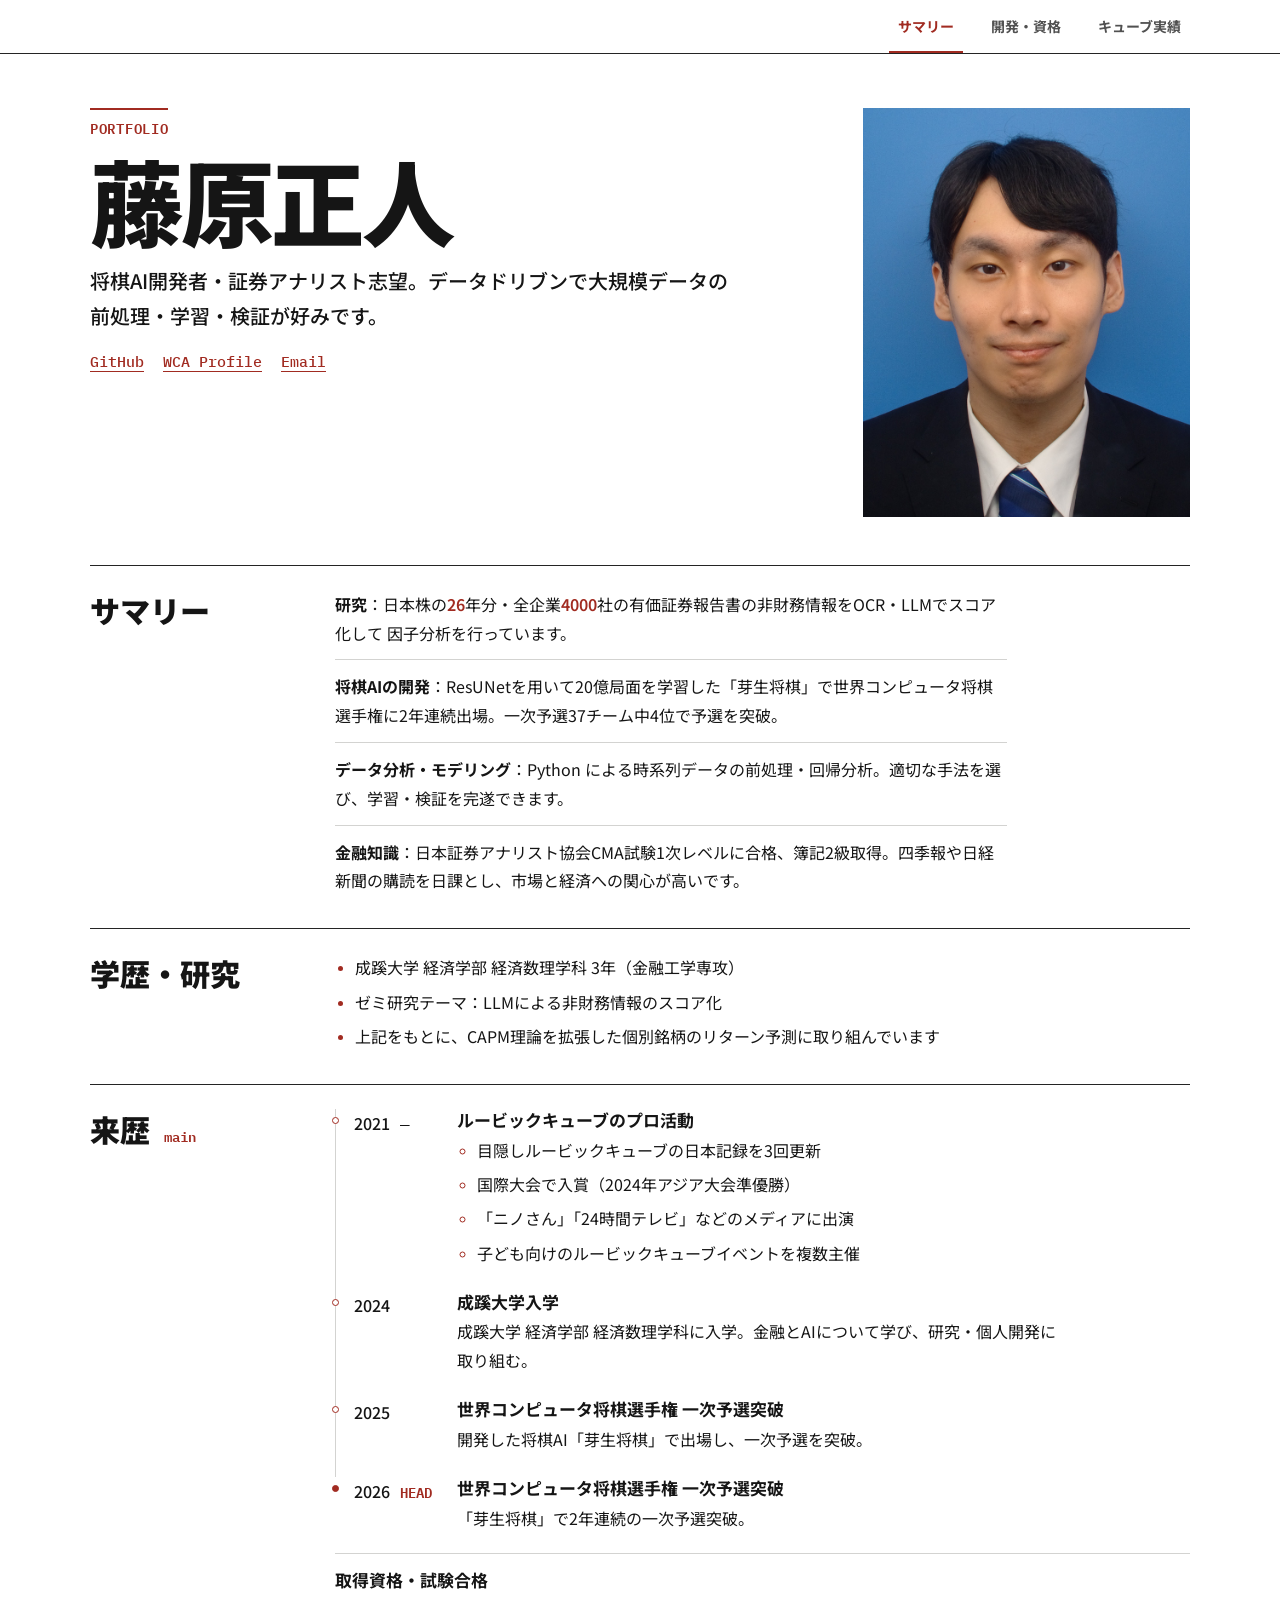
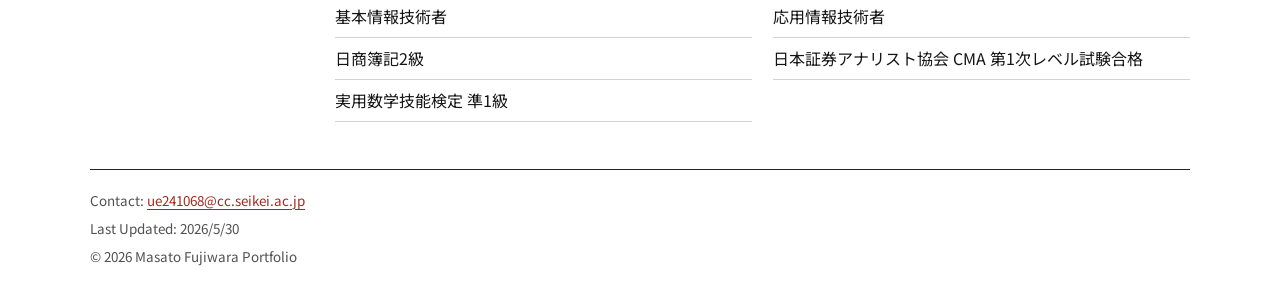
==== commit 359d7216: "Remove duplicate skills sections and enlarge app videos" ====
--- a/index.html
+++ b/index.html
@@ -5,7 +5,7 @@
   <meta name="viewport" content="width=device-width, initial-scale=1.0, viewport-fit=cover">
   <title>Portfolio | 藤原正人</title>
   <meta name="description" content="藤原正人のポートフォリオ。クオンツ・金融志望。データ分析・AIエージェント活用と、目隠しルービックキューブのアジア2位・日本記録の実績。">
-  <link rel="stylesheet" href="styles.css?v=20261127-c"></head>
+  <link rel="stylesheet" href="styles.css?v=20261127-apps"></head>
 <body>
   <nav class="bottom-nav" aria-label="セクション切替">
     <div class="nav-inner"><button type="button" class="is-active" data-tab-target="summary" aria-pressed="true">
@@ -15,7 +15,7 @@
     </button>
     <button type="button" data-tab-target="skills" aria-pressed="false">
       <svg viewbox="0 0 256 256" xmlns="http://www.w3.org/2000/svg" fill="currentColor" aria-hidden="true"><path d="M69.12,94.15,28.5,128l40.62,33.85a8,8,0,1,1-10.24,12.29l-48-40a8,8,0,0,1,0-12.29l48-40a8,8,0,0,1,10.24,12.3Zm176,27.7-48-40a8,8,0,1,0-10.24,12.3L227.5,128l-40.62,33.85a8,8,0,1,0,10.24,12.29l48-40a8,8,0,0,0,0-12.29ZM162.73,32.48a8,8,0,0,0-10.25,4.79l-64,176a8,8,0,0,0,4.79,10.26A8.14,8.14,0,0,0,96,224a8,8,0,0,0,7.52-5.27l64-176A8,8,0,0,0,162.73,32.48Z"></path></svg>
-      <span>スキル・資格</span>
+      <span>開発・資格</span>
       <span class="nav-dot" aria-hidden="true"></span>
     </button>
     <button type="button" data-tab-target="rubik" aria-pressed="false">
@@ -134,7 +134,10 @@
                 <span class="tag tag--primary">ルービックキューブ</span>
                 <span class="tag tag--soft">3D / 指遣い学習</span>
               </div>
-              <p class="app-card__desc">世界初の、ルービックキューブの指遣いを機械学習・可視化したアプリ。3Dの手とキューブで、各手順の指の動きを直感的に確認できます。</p>
+              <details class="app-card__details" open>
+                <summary>説明を読む</summary>
+                <p class="app-card__desc">世界初の、ルービックキューブの指遣いを機械学習・可視化したアプリ。3Dの手とキューブで、各手順の指の動きを直感的に確認できます。</p>
+              </details>
               <a class="app-card__link" href="https://yubi-gui.vercel.app" target="_blank" rel="noopener noreferrer">デモを見る →</a>
             </div>
           </article>
@@ -149,7 +152,10 @@
                 <span class="tag tag--primary">将棋AI</span>
                 <span class="tag tag--soft">文化祭 / 対戦アプリ</span>
               </div>
-              <p class="app-card__desc">成蹊大学の文化祭で、来場者がAI将棋と対戦する企画に使用したアプリを公開。ブラウザ上でAIとの対局を楽しめます。</p>
+              <details class="app-card__details" open>
+                <summary>説明を読む</summary>
+                <p class="app-card__desc">成蹊大学の文化祭で、来場者がAI将棋と対戦する企画に使用したアプリを公開。ブラウザ上でAIとの対局を楽しめます。</p>
+              </details>
               <a class="app-card__link" href="https://komanoma-shogi.vercel.app" target="_blank" rel="noopener noreferrer">対局する →</a>
             </div>
           </article>
@@ -164,7 +170,10 @@
                 <span class="tag tag--primary">金融工学</span>
                 <span class="tag tag--soft">MCMC / CAPM</span>
               </div>
-              <p class="app-card__desc">マルコフ連鎖モンテカルロ法（MCMC）による日経平均の予測と、その推定値を用いたCAPM理論に基づく個別株リターン予想。さらにFama-Frenchの<span class="numeric">3</span>ファクターモデルを用いて、日本株が各因子をどれほど持っているかをプロットしました。</p>
+              <details class="app-card__details" open>
+                <summary>説明を読む</summary>
+                <p class="app-card__desc">マルコフ連鎖モンテカルロ法（MCMC）による日経平均の予測と、その推定値を用いたCAPM理論に基づく個別株リターン予想。さらにFama-Frenchの<span class="numeric">3</span>ファクターモデルを用いて、日本株が各因子をどれほど持っているかをプロットしました。</p>
+              </details>
               <a class="app-card__link" href="https://3factor-simulation.vercel.app/" target="_blank" rel="noopener noreferrer">デモを見る →</a>
             </div>
           </article>
@@ -179,29 +188,15 @@
                 <span class="tag tag--primary">Web App</span>
                 <span class="tag tag--soft">可視化</span>
               </div>
-              <p class="app-card__desc">ルービックキューブの基本手順 F2L・OLL・PLL を一番分かりやすく可視化。</p>
+              <details class="app-card__details" open>
+                <summary>説明を読む</summary>
+                <p class="app-card__desc">ルービックキューブの基本手順 F2L・OLL・PLL を一番分かりやすく可視化。</p>
+              </details>
               <a class="app-card__link" href="https://moving-algorithm-11dp.vercel.app" target="_blank" rel="noopener noreferrer">デモを見る →</a>
             </div>
           </article>
 
         </div>
-      </section>
-
-      <section class="panel panel--index">
-        <h2>AI・機械学習開発</h2>
-        <p class="muted">要件定義・データ前処理・モデル構築・学習・検証まで、一貫して取り組んできました。</p>
-        <ul>
-          <li>将棋AI：大規模ResUNet学習。世界コンピュータ将棋選手権に<span class="numeric">2</span>年連続出場し、一次予選<span class="numeric">37</span>チーム中<span class="numeric">4</span>位で予選を突破。</li>
-          <li>ルービックキューブ手順：<br>手順の回しやすさを学習・点数化。</li>
-        </ul>
-      </section>
-
-      <section class="panel panel--index">
-        <h2>データ分析・開発</h2>
-        <ul>
-          <li>R / Python による時系列データの前処理・回帰分析・可視化</li>
-          <li>要件定義から設計・実装・検証までを自ら手がけ、複数のWebアプリを制作・公開（下記「制作Webアプリ」参照）</li>
-        </ul>
       </section>
 
       <section class="panel panel--index panel--qualifications">
@@ -332,6 +327,15 @@
     const navButtons = document.querySelectorAll('.bottom-nav button');
     const panels = document.querySelectorAll('.tab-content');
 
+    const compactApps = window.matchMedia('(max-width: 680px)');
+    function setAppDetails() {
+      document.querySelectorAll('.app-card__details').forEach((details) => {
+        details.open = !compactApps.matches;
+      });
+    }
+    setAppDetails();
+    compactApps.addEventListener('change', setAppDetails);
+
     navButtons.forEach((button) => {
       button.addEventListener('click', () => {
         const target = button.dataset.tabTarget;
--- a/styles.css
+++ b/styles.css
@@ -125,10 +125,10 @@
 .app-card {
   border-top: 1px solid var(--soft-rule);
   display: grid;
-  grid-template-columns: 104px minmax(0,1fr);
+  grid-template-columns: 176px minmax(0,1fr);
   gap: 22px;
   align-items: start;
-  padding-block: 14px;
+  padding-block: 3px;
 }
 .app-card__media {
   display: block;
@@ -138,9 +138,11 @@
   width: 100%;
   height: auto;
 }
+.app-card__body { align-self: center; padding-block: 6px; }
 .app-card__title { font-size: clamp(1.25rem, 2.75vw, 1.8rem); font-weight: 900; }
 .tags { display: flex; flex-wrap: wrap; gap: 4px 10px; font-size: .875rem; margin: 4px 0 5px; color: var(--muted); }
 .tag + .tag { border-inline-start: 1px solid var(--soft-rule); padding-inline-start: 10px; }
+.app-card__details summary { display: none; }
 .app-card__desc { max-width: 36em; }
 .app-card__link { display: inline-block; margin-top: 7px; }
 .panel__gallery { display: grid; grid-template-columns: repeat(2,minmax(0,1fr)); gap: 12px; margin-block: 14px 4px; align-items: start; }
@@ -196,7 +198,19 @@
   .career-log__entry { grid-template-columns: minmax(0,1fr); gap: 4px; padding-left: 12px; padding-bottom: 17px; }
   .career-log__meta { line-height: 1.45; }
   .career__qualifications ul, .panel__gallery { grid-template-columns: minmax(0,1fr); }
-  .app-card { grid-template-columns: 74px minmax(0,1fr); gap: 12px; padding-block: 12px; }
+  .app-card { grid-template-columns: clamp(100px, 32vw, 136px) minmax(0,1fr); gap: 12px; }
+  .app-card__title { font-size: 1.15rem; }
+  .app-card__desc { font-size: .94rem; line-height: 1.65; }
+  .app-card__details summary {
+    display: list-item;
+    width: fit-content;
+    color: var(--muted);
+    cursor: pointer;
+    font-size: .85rem;
+    padding-block: 3px;
+  }
+  .app-card__details summary:focus-visible { outline: 2px solid var(--accent); outline-offset: 2px; }
+  .app-card__details[open] .app-card__desc { margin-top: 4px; }
   .panel__gallery { gap: 8px; }
   [data-tab-panel]:not([data-tab-panel="summary"]) > .panel:first-of-type { padding-top: 22px; }
   .bottom-nav {
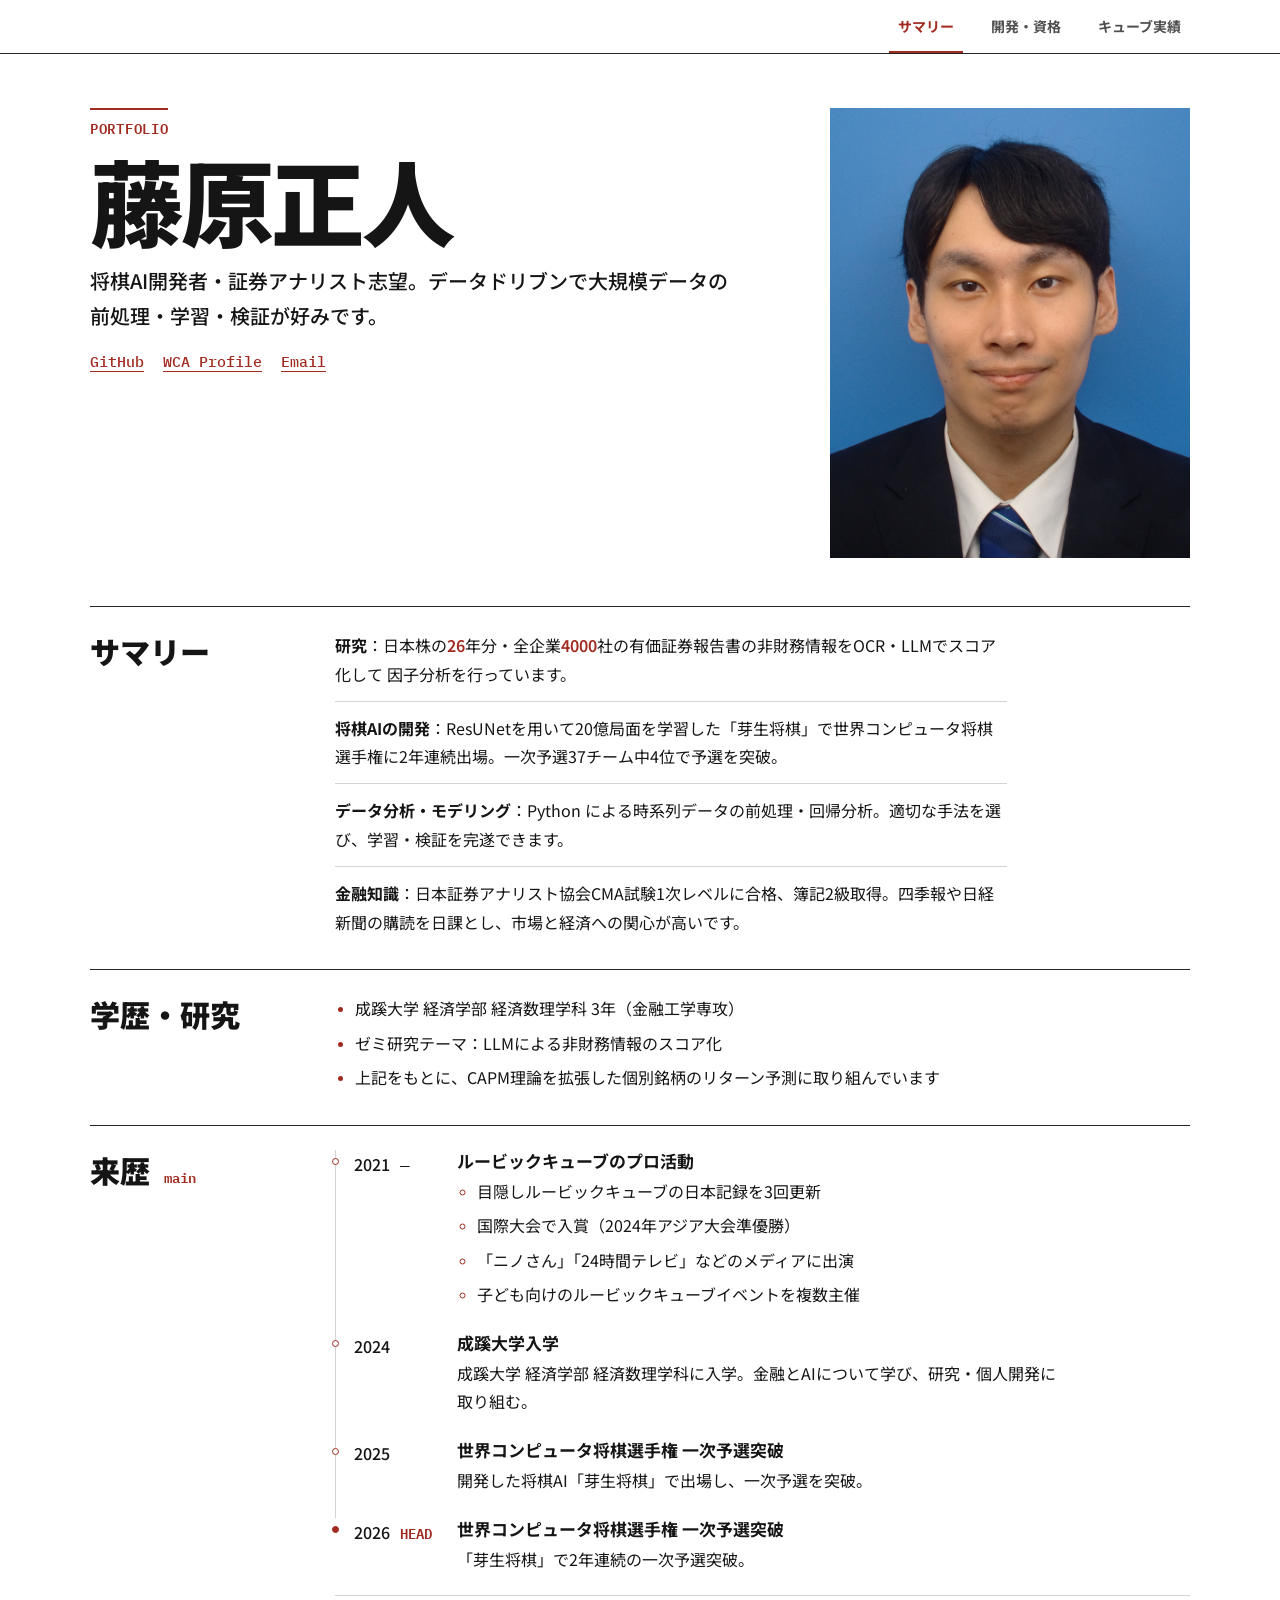
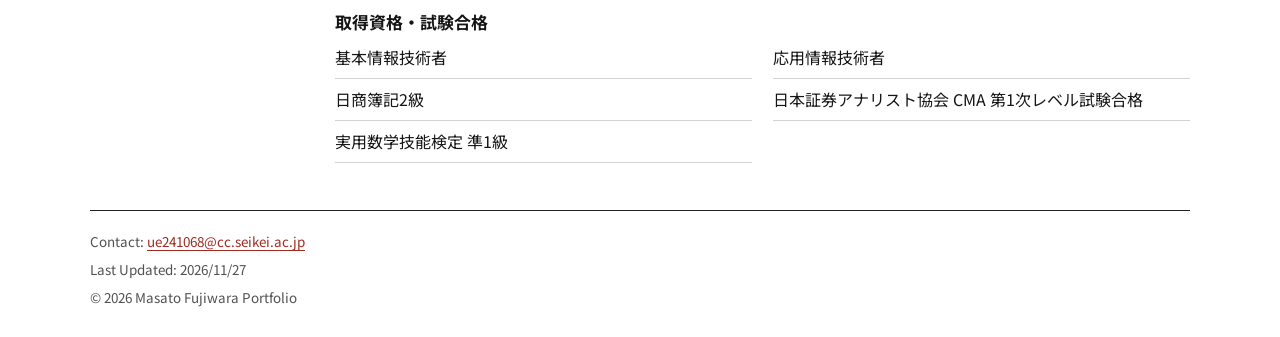
==== commit ee8df027: "Enlarge profile portrait and refresh last updated date" ====
--- a/index.html
+++ b/index.html
@@ -5,7 +5,7 @@
   <meta name="viewport" content="width=device-width, initial-scale=1.0, viewport-fit=cover">
   <title>Portfolio | 藤原正人</title>
   <meta name="description" content="藤原正人のポートフォリオ。クオンツ・金融志望。データ分析・AIエージェント活用と、目隠しルービックキューブのアジア2位・日本記録の実績。">
-  <link rel="stylesheet" href="styles.css?v=20261127-apps"></head>
+  <link rel="stylesheet" href="styles.css?v=20261127-portrait"></head>
 <body>
   <nav class="bottom-nav" aria-label="セクション切替">
     <div class="nav-inner"><button type="button" class="is-active" data-tab-target="summary" aria-pressed="true">
@@ -318,7 +318,7 @@
 
   <footer>
     <p>Contact: <a href="mailto:ue241068@cc.seikei.ac.jp">ue241068@cc.seikei.ac.jp</a></p>
-    <p class=" updated">Last Updated: 2026/5/30</p>
+    <p class="updated">Last Updated: <time datetime="2026-11-27">2026/11/27</time></p>
     <p>© 2026 Masato Fujiwara Portfolio</p>
   </footer>
 
--- a/styles.css
+++ b/styles.css
@@ -34,7 +34,7 @@
 }
 .hero__inner {
   display: grid;
-  grid-template-columns: minmax(0, 1fr) clamp(230px, 28.5vw, 327px);
+  grid-template-columns: minmax(0, 1fr) clamp(245px, 31.5vw, 360px);
   gap: 32px;
   padding-block: 54px 48px;
   align-items: start;
@@ -180,7 +180,7 @@
   :root { --gutter: clamp(16px, 5.15vw, 26px); }
   body { padding-bottom: calc(60px + env(safe-area-inset-bottom, 0px)); }
   .hero__inner {
-    grid-template-columns: minmax(0,1fr) clamp(96px, 30vw, 117px);
+    grid-template-columns: minmax(0,1fr) clamp(100px, 33.85vw, 132px);
     gap: 6px 13px;
     padding-block: 26px 24px;
     align-items: center;
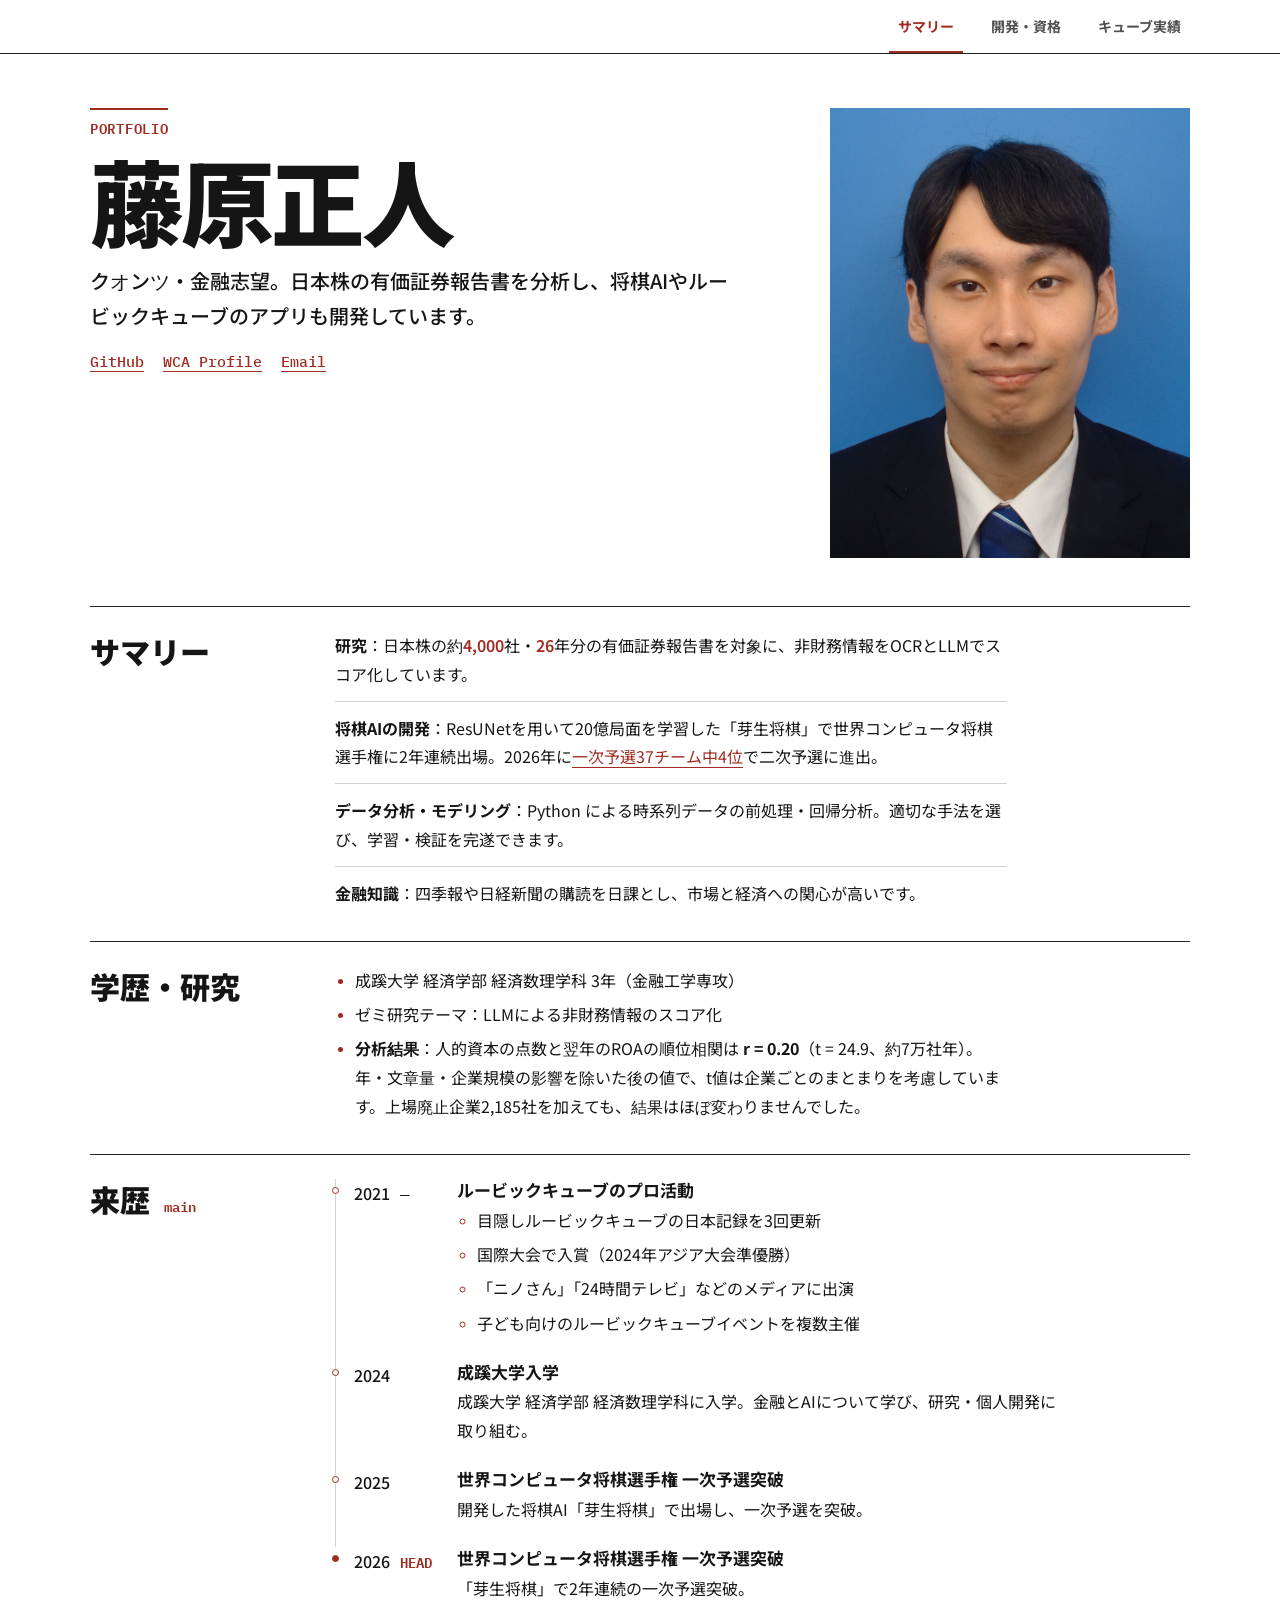
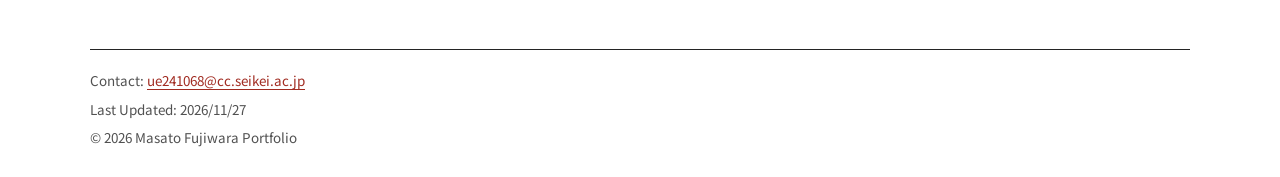
==== commit 92b2b05a: "Clarify research and qualifications, optimize media and add social previews" ====
--- a/index.html
+++ b/index.html
@@ -4,8 +4,21 @@
   <meta charset="UTF-8">
   <meta name="viewport" content="width=device-width, initial-scale=1.0, viewport-fit=cover">
   <title>Portfolio | 藤原正人</title>
-  <meta name="description" content="藤原正人のポートフォリオ。クオンツ・金融志望。データ分析・AIエージェント活用と、目隠しルービックキューブのアジア2位・日本記録の実績。">
-  <link rel="stylesheet" href="styles.css?v=20261127-portrait"></head>
+  <meta name="description" content="藤原正人のポートフォリオ。クオンツ・金融志望。日本株の有価証券報告書を分析する研究と、将棋AI・ルービックキューブのアプリ開発。">
+  <link rel="canonical" href="https://ms3bf.github.io/portfolio/">
+  <meta property="og:type" content="website">
+  <meta property="og:locale" content="ja_JP">
+  <meta property="og:url" content="https://ms3bf.github.io/portfolio/">
+  <meta property="og:title" content="藤原正人 | クオンツ・金融志望">
+  <meta property="og:description" content="藤原正人のポートフォリオ。クオンツ・金融志望。日本株の有価証券報告書を分析する研究と、将棋AI・ルービックキューブのアプリ開発。">
+  <meta property="og:image" content="https://ms3bf.github.io/portfolio/assets/portfolio-og.jpg">
+  <meta property="og:image:type" content="image/jpeg">
+  <meta property="og:image:width" content="1200">
+  <meta property="og:image:height" content="630">
+  <meta property="og:image:alt" content="藤原正人のポートフォリオとプロフィール写真">
+  <meta name="twitter:card" content="summary_large_image">
+  <link rel="icon" href="assets/favicon.png" type="image/png" sizes="96x96">
+  <link rel="stylesheet" href="styles.css?v=20261127-review"></head>
 <body>
   <nav class="bottom-nav" aria-label="セクション切替">
     <div class="nav-inner"><button type="button" class="is-active" data-tab-target="summary" aria-pressed="true">
@@ -30,7 +43,7 @@
       <div>
         <p class="eyebrow">PORTFOLIO</p>
         <h1>藤原正人</h1>
-        <p class="lead">将棋AI開発者・証券アナリスト志望。データドリブンで大規模データの前処理・学習・検証が好みです。</p>
+        <p class="lead">クオンツ・金融志望。日本株の有価証券報告書を分析し、将棋AIやルービックキューブのアプリも開発しています。</p>
         <div class="link-row">
           <a href="https://github.com/ms3bf" target="_blank" rel="noopener noreferrer">GitHub</a>
           <a href="https://www.worldcubeassociation.org/persons/2019FUJI07" target="_blank" rel="noopener noreferrer">WCA Profile</a>
@@ -46,10 +59,10 @@
       <section class="panel panel--index">
         <h2>サマリー</h2>
         <ul>
-          <li><strong>研究</strong>：日本株の<span class="numeric">26</span>年分・全企業<span class="numeric">4000</span>社の有価証券報告書の非財務情報をOCR・LLMでスコア化して 因子分析を行っています。</li>
-          <li><strong>将棋AIの開発</strong>：ResUNetを用いて<span class="numeric">20</span>億局面を学習した「芽生将棋」で世界コンピュータ将棋選手権に<span class="numeric">2</span>年連続出場。一次予選<span class="numeric">37</span>チーム中<span class="numeric">4</span>位で予選を突破。</li>
+          <li><strong>研究</strong>：日本株の約<span class="numeric">4,000</span>社・<span class="numeric">26</span>年分の有価証券報告書を対象に、非財務情報をOCRとLLMでスコア化しています。</li>
+          <li><strong>将棋AIの開発</strong>：ResUNetを用いて<span class="numeric">20</span>億局面を学習した「芽生将棋」で世界コンピュータ将棋選手権に<span class="numeric">2</span>年連続出場。<span class="numeric">2026</span>年に<a href="https://www.computer-shogi.org/wcsc36/lower.html">一次予選<span class="numeric">37</span>チーム中<span class="numeric">4</span>位</a>で二次予選に進出。</li>
           <li><strong>データ分析・モデリング</strong>：Python による時系列データの前処理・回帰分析。適切な手法を選び、学習・検証を完遂できます。</li>
-          <li><strong>金融知識</strong>：日本証券アナリスト協会CMA試験<span class="numeric">1</span>次レベルに合格、簿記<span class="numeric">2</span>級取得。四季報や日経新聞の購読を日課とし、市場と経済への関心が高いです。</li>
+          <li><strong>金融知識</strong>：四季報や日経新聞の購読を日課とし、市場と経済への関心が高いです。</li>
         </ul>
       </section>
 
@@ -58,7 +71,7 @@
         <ul>
           <li>成蹊大学 経済学部 経済数理学科 <span class="numeric">3</span>年（金融工学専攻）</li>
           <li>ゼミ研究テーマ：LLMによる非財務情報のスコア化</li>
-          <li>上記をもとに、CAPM理論を拡張した個別銘柄のリターン予測に取り組んでいます</li>
+          <li><strong>分析結果</strong>：人的資本の点数と翌年のROAの順位相関は <strong>r = 0.20</strong>（t = 24.9、約7万社年）。年・文章量・企業規模の影響を除いた後の値で、t値は企業ごとのまとまりを考慮しています。上場廃止企業2,185社を加えても、結果はほぼ変わりませんでした。</li>
         </ul>
       </section>
     <section class="panel career panel--index">
@@ -105,16 +118,6 @@
             </div>
           </li>
         </ol>
-        <div class="career__qualifications">
-        <h3>取得資格・試験合格</h3>
-        <ul>
-          <li>基本情報技術者</li>
-          <li>応用情報技術者</li>
-          <li>日商簿記<span class="numeric">2</span>級</li>
-          <li>日本証券アナリスト協会 CMA 第<span class="numeric">1</span>次レベル試験合格</li>
-          <li>実用数学技能検定 準<span class="numeric">1</span>級</li>
-        </ul>
-        </div>
       </section>
 
       </div>
@@ -125,8 +128,26 @@
         <p class="muted">要件定義から設計・実装・公開までを自ら手がけて制作したWebアプリ。各デモはVercelで公開しています。</p>
         <div class="apps">
           <article class="app-card">
+            <a class="app-card__media" href="https://3factor-simulation.vercel.app/" target="_blank" rel="noopener noreferrer" aria-label="日本株シミュレーション デモを開く">
+              <video src="assets/images/products/3factor-simulation.mp4" poster="assets/images/products/3factor-simulation-poster.webp" muted loop playsinline preload="none" width="1080" height="1920"></video>
+            </a>
+            <div class="app-card__body">
+              <h3 class="app-card__title">日本株シミュレーション</h3>
+              <div class="tags">
+                <span class="tag tag--primary">金融工学</span>
+                <span class="tag tag--soft">MCMC / CAPM</span>
+              </div>
+              <details class="app-card__details" open>
+                <summary>説明を読む</summary>
+                <p class="app-card__desc">マルコフ連鎖モンテカルロ法（MCMC）による日経平均の予測と、その推定値を用いたCAPM理論に基づく個別株リターン予想。さらにFama-Frenchの<span class="numeric">3</span>ファクターモデルを用いて、日本株が各因子をどれほど持っているかをプロットしました。</p>
+              </details>
+              <a class="app-card__link" href="https://3factor-simulation.vercel.app/" target="_blank" rel="noopener noreferrer">デモを見る →</a>
+            </div>
+          </article>
+
+          <article class="app-card">
             <a class="app-card__media" href="https://yubi-gui.vercel.app" target="_blank" rel="noopener noreferrer" aria-label="YUBI GUI デモを開く">
-              <video src="assets/images/products/yubi-gui.mp4" aria-label="YUBI GUI 指遣いの可視化デモ" autoplay muted loop playsinline preload="metadata" width="512" height="740"></video>
+              <video src="assets/images/products/yubi-gui.mp4" poster="assets/images/products/yubi-gui-poster.webp" aria-label="YUBI GUI 指遣いの可視化デモ" muted loop playsinline preload="none" width="512" height="740"></video>
             </a>
             <div class="app-card__body">
               <h3 class="app-card__title">YUBI GUI</h3>
@@ -136,15 +157,16 @@
               </div>
               <details class="app-card__details" open>
                 <summary>説明を読む</summary>
-                <p class="app-card__desc">世界初の、ルービックキューブの指遣いを機械学習・可視化したアプリ。3Dの手とキューブで、各手順の指の動きを直感的に確認できます。</p>
+                <p class="app-card__desc">ルービックキューブの回転手順に対して、指遣いを機械学習で推定し、3Dの手とキューブで可視化します。</p>
               </details>
               <a class="app-card__link" href="https://yubi-gui.vercel.app" target="_blank" rel="noopener noreferrer">デモを見る →</a>
+              <a class="app-card__link" href="https://github.com/ms3bf/yubi-gui">GitHub</a>
             </div>
           </article>
 
           <article class="app-card">
             <a class="app-card__media" href="https://komanoma-shogi.vercel.app" target="_blank" rel="noopener noreferrer" aria-label="芽生将棋 デモを開く">
-              <video src="assets/images/products/mebae-shogi.mp4" aria-label="芽生将棋 対局アプリのデモ" autoplay muted loop playsinline preload="metadata" width="512" height="740"></video>
+              <video src="assets/images/products/mebae-shogi.mp4" poster="assets/images/products/mebae-shogi-poster.webp" aria-label="芽生将棋 対局アプリのデモ" muted loop playsinline preload="none" width="512" height="740"></video>
             </a>
             <div class="app-card__body">
               <h3 class="app-card__title">芽生将棋</h3>
@@ -157,30 +179,13 @@
                 <p class="app-card__desc">成蹊大学の文化祭で、来場者がAI将棋と対戦する企画に使用したアプリを公開。ブラウザ上でAIとの対局を楽しめます。</p>
               </details>
               <a class="app-card__link" href="https://komanoma-shogi.vercel.app" target="_blank" rel="noopener noreferrer">対局する →</a>
-            </div>
-          </article>
-
-          <article class="app-card">
-            <a class="app-card__media" href="https://3factor-simulation.vercel.app/" target="_blank" rel="noopener noreferrer" aria-label="日本株シミュレーション デモを開く">
-              <video src="assets/images/products/3factor-simulation.mp4" autoplay muted loop playsinline preload="metadata" width="1080" height="1920"></video>
-            </a>
-            <div class="app-card__body">
-              <h3 class="app-card__title">日本株シミュレーション</h3>
-              <div class="tags">
-                <span class="tag tag--primary">金融工学</span>
-                <span class="tag tag--soft">MCMC / CAPM</span>
-              </div>
-              <details class="app-card__details" open>
-                <summary>説明を読む</summary>
-                <p class="app-card__desc">マルコフ連鎖モンテカルロ法（MCMC）による日経平均の予測と、その推定値を用いたCAPM理論に基づく個別株リターン予想。さらにFama-Frenchの<span class="numeric">3</span>ファクターモデルを用いて、日本株が各因子をどれほど持っているかをプロットしました。</p>
-              </details>
-              <a class="app-card__link" href="https://3factor-simulation.vercel.app/" target="_blank" rel="noopener noreferrer">デモを見る →</a>
+              <a class="app-card__link" href="https://www.computer-shogi.org/wcsc36/lower.html">選手権公式結果</a>
             </div>
           </article>
 
           <article class="app-card">
             <a class="app-card__media" href="https://moving-algorithm-11dp.vercel.app" target="_blank" rel="noopener noreferrer" aria-label="うごく手順表 デモを開く">
-              <video src="assets/images/products/moving-algorithm.mp4" autoplay muted loop playsinline preload="metadata" width="720" height="1280"></video>
+              <video src="assets/images/products/moving-algorithm.mp4" poster="assets/images/products/moving-algorithm-poster.webp" muted loop playsinline preload="none" width="720" height="1280"></video>
             </a>
             <div class="app-card__body">
               <h3 class="app-card__title">うごく手順表</h3>
@@ -190,7 +195,7 @@
               </div>
               <details class="app-card__details" open>
                 <summary>説明を読む</summary>
-                <p class="app-card__desc">ルービックキューブの基本手順 F2L・OLL・PLL を一番分かりやすく可視化。</p>
+                <p class="app-card__desc">ルービックキューブのF2L・OLL・PLLを、各回転を追えるアニメーション付きの手順表にまとめました。</p>
               </details>
               <a class="app-card__link" href="https://moving-algorithm-11dp.vercel.app" target="_blank" rel="noopener noreferrer">デモを見る →</a>
             </div>
@@ -203,9 +208,9 @@
         <h2>資格</h2>
         <ul>
           <li>基本情報技術者</li>
-          <li>応用情報技術者</li>
+          <li>応用情報技術者（科目A通過・科目B 12月受験）</li>
           <li>日商簿記<span class="numeric">2</span>級</li>
-          <li>日本証券アナリスト協会 CMA（一次レベル合格、二次レベルを来年受験）</li>
+          <li>日本証券アナリスト協会 CMA（第1次レベル試験合格・第2次レベル試験は2027年受験予定）</li>
           <li>実用数学技能検定 準<span class="numeric">1</span>級</li>
         </ul>
       </section>
@@ -229,14 +234,14 @@
           <li>
             模擬店初出店でタンフルという新規商品に挑戦
             <br>
-            <img src="assets/images/keyaki/IMG_3092.jpg" alt="文化祭（keyaki）活動画像 1" class="panel__img panel__img--inline-small panel__img--keyaki" loading="lazy" width="3024" height="4032">
+            <img src="assets/images/keyaki/IMG_3092.jpg" alt="文化祭（keyaki）活動画像 1" class="panel__img panel__img--inline-small panel__img--keyaki" loading="lazy" width="960" height="1280">
           </li>
           <li>
             企画・仕入れ・飴付けの研究・衛生管理などを担当して、チームの協力のお陰で成功に導くことができました。
             <br>
             <div class="panel__gallery panel__gallery--under-text">
-              <img src="assets/images/keyaki/IMG_3080.JPG" alt="文化祭（keyaki）活動画像 2" class="panel__img panel__img--inline-small panel__img--keyaki" loading="lazy" width="1536" height="2730">
-              <img src="assets/images/keyaki/IMG_4566.JPG" alt="文化祭（keyaki）活動画像 3" class="panel__img panel__img--inline-small panel__img--keyaki" loading="lazy" width="1521" height="2028">
+              <img src="assets/images/keyaki/IMG_3080.JPG" alt="文化祭（keyaki）活動画像 2" class="panel__img panel__img--inline-small panel__img--keyaki" loading="lazy" width="720" height="1280">
+              <img src="assets/images/keyaki/IMG_4566.JPG" alt="文化祭（keyaki）活動画像 3" class="panel__img panel__img--inline-small panel__img--keyaki" loading="lazy" width="960" height="1280">
             </div>
           </li>
           <li>ルービックキューブの<span class="numeric">3</span>大会の運営に協力</li>
@@ -288,7 +293,7 @@
         </div>
 
         <ul>
-          <li>目隠しルービックキューブのHowTo動画が<span class="numeric">9</span>万再生。コミュニティで最も多く再生されている。</li>
+          <li>目隠しルービックキューブのHowTo動画が<span class="numeric">9</span>万再生。</li>
           <li>教材をきっかけに多くの人が目隠しルービックキューブを成功させ、ある視聴者は日本<span class="numeric">2</span>位まで到達</li>
         </ul>
         <div class="link-row">
@@ -336,6 +341,16 @@
     setAppDetails();
     compactApps.addEventListener('change', setAppDetails);
 
+    if ('IntersectionObserver' in window && !window.matchMedia('(prefers-reduced-motion: reduce)').matches) {
+      const videoObserver = new IntersectionObserver((entries) => {
+        entries.forEach(({ target, intersectionRatio }) => {
+          if (intersectionRatio >= 0.4) target.play().catch(() => {});
+          else target.pause();
+        });
+      }, { threshold: 0.4 });
+      document.querySelectorAll('.app-card video').forEach((video) => videoObserver.observe(video));
+    }
+
     navButtons.forEach((button) => {
       button.addEventListener('click', () => {
         const target = button.dataset.tabTarget;
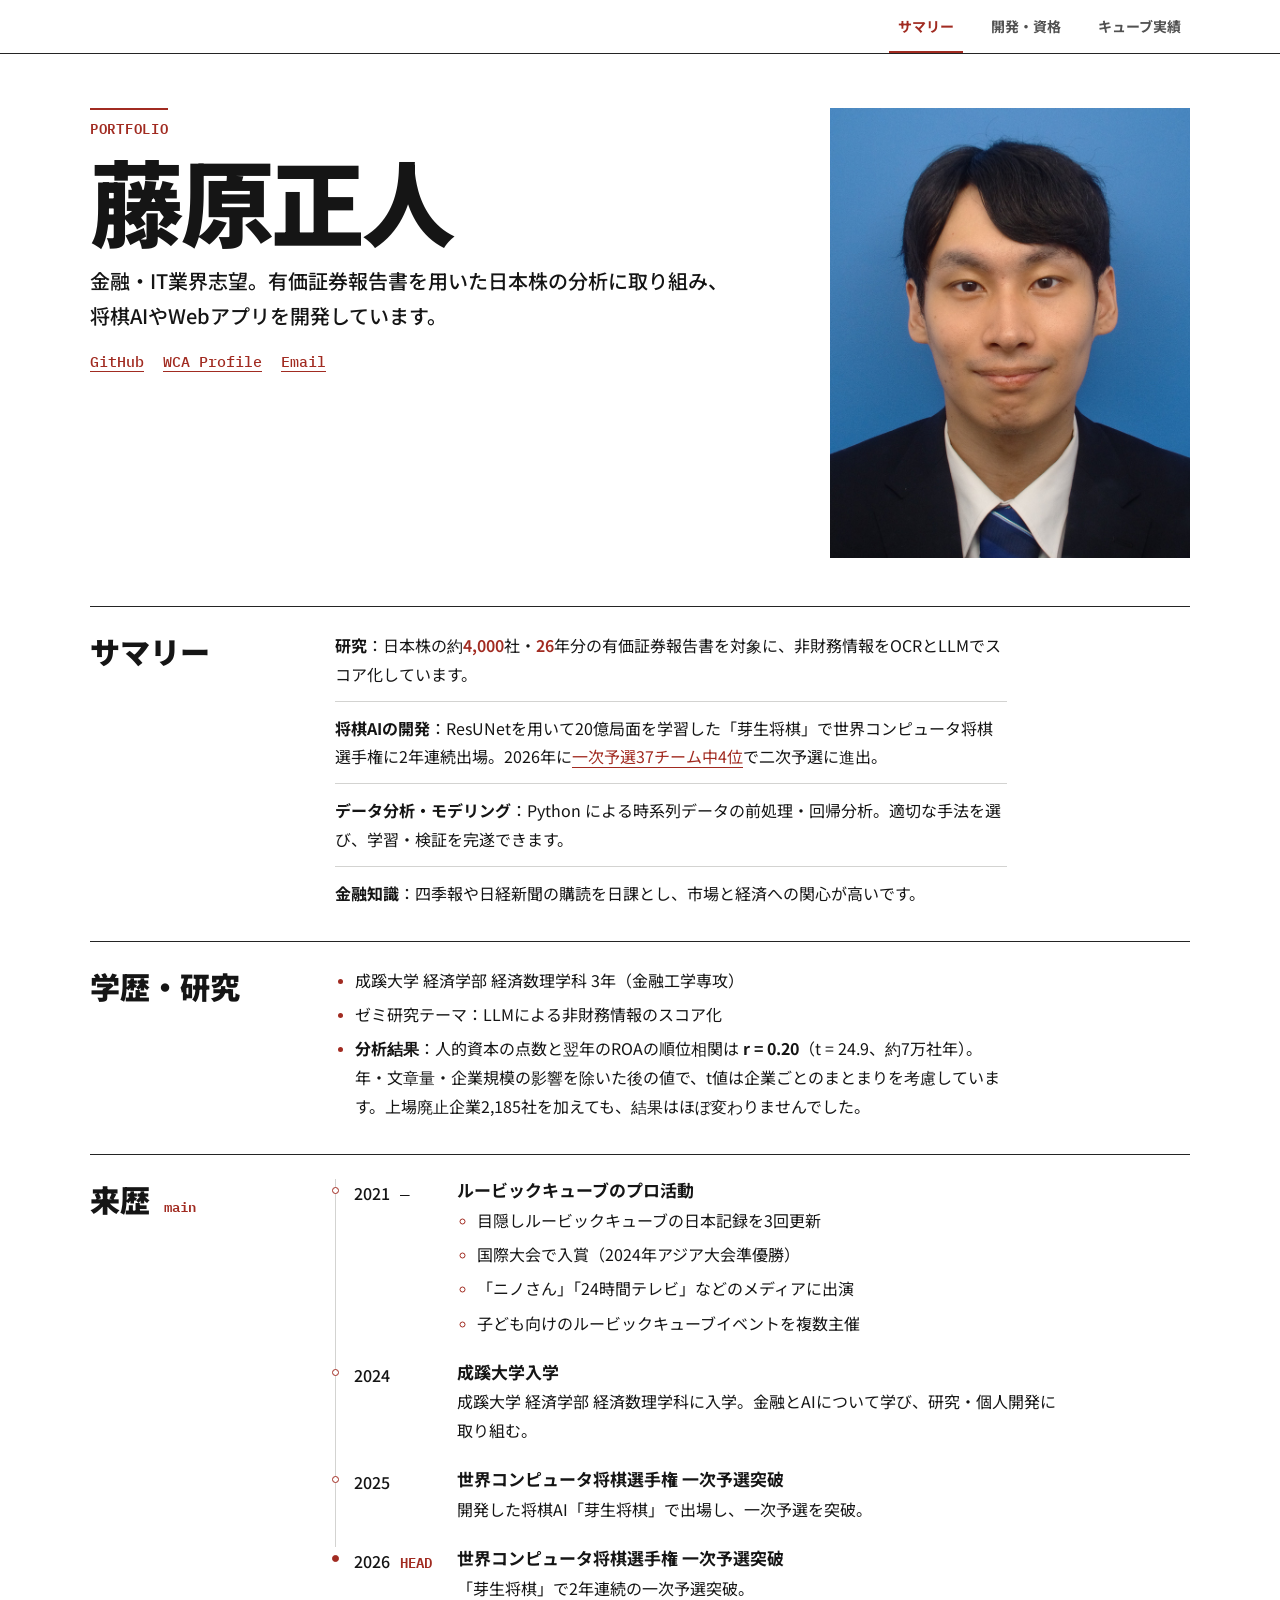
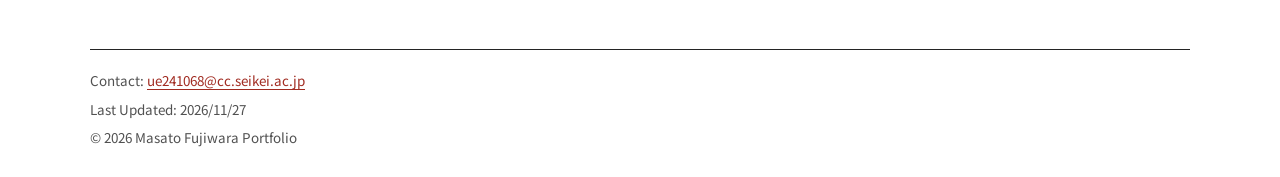
==== commit c3b45ad5: "Align portfolio headline with finance and IT interests" ====
--- a/index.html
+++ b/index.html
@@ -4,14 +4,14 @@
   <meta charset="UTF-8">
   <meta name="viewport" content="width=device-width, initial-scale=1.0, viewport-fit=cover">
   <title>Portfolio | 藤原正人</title>
-  <meta name="description" content="藤原正人のポートフォリオ。クオンツ・金融志望。日本株の有価証券報告書を分析する研究と、将棋AI・ルービックキューブのアプリ開発。">
+  <meta name="description" content="藤原正人のポートフォリオ。金融・IT業界志望。日本株の有価証券報告書を分析する研究と、将棋AI・Webアプリの開発。">
   <link rel="canonical" href="https://ms3bf.github.io/portfolio/">
   <meta property="og:type" content="website">
   <meta property="og:locale" content="ja_JP">
   <meta property="og:url" content="https://ms3bf.github.io/portfolio/">
-  <meta property="og:title" content="藤原正人 | クオンツ・金融志望">
-  <meta property="og:description" content="藤原正人のポートフォリオ。クオンツ・金融志望。日本株の有価証券報告書を分析する研究と、将棋AI・ルービックキューブのアプリ開発。">
-  <meta property="og:image" content="https://ms3bf.github.io/portfolio/assets/portfolio-og.jpg">
+  <meta property="og:title" content="藤原正人 | 金融・IT業界志望">
+  <meta property="og:description" content="藤原正人のポートフォリオ。金融・IT業界志望。日本株の有価証券報告書を分析する研究と、将棋AI・Webアプリの開発。">
+  <meta property="og:image" content="https://ms3bf.github.io/portfolio/assets/portfolio-og.jpg?v=finance-it">
   <meta property="og:image:type" content="image/jpeg">
   <meta property="og:image:width" content="1200">
   <meta property="og:image:height" content="630">
@@ -43,7 +43,7 @@
       <div>
         <p class="eyebrow">PORTFOLIO</p>
         <h1>藤原正人</h1>
-        <p class="lead">クオンツ・金融志望。日本株の有価証券報告書を分析し、将棋AIやルービックキューブのアプリも開発しています。</p>
+        <p class="lead">金融・IT業界志望。有価証券報告書を用いた日本株の分析に取り組み、将棋AIやWebアプリを開発しています。</p>
         <div class="link-row">
           <a href="https://github.com/ms3bf" target="_blank" rel="noopener noreferrer">GitHub</a>
           <a href="https://www.worldcubeassociation.org/persons/2019FUJI07" target="_blank" rel="noopener noreferrer">WCA Profile</a>
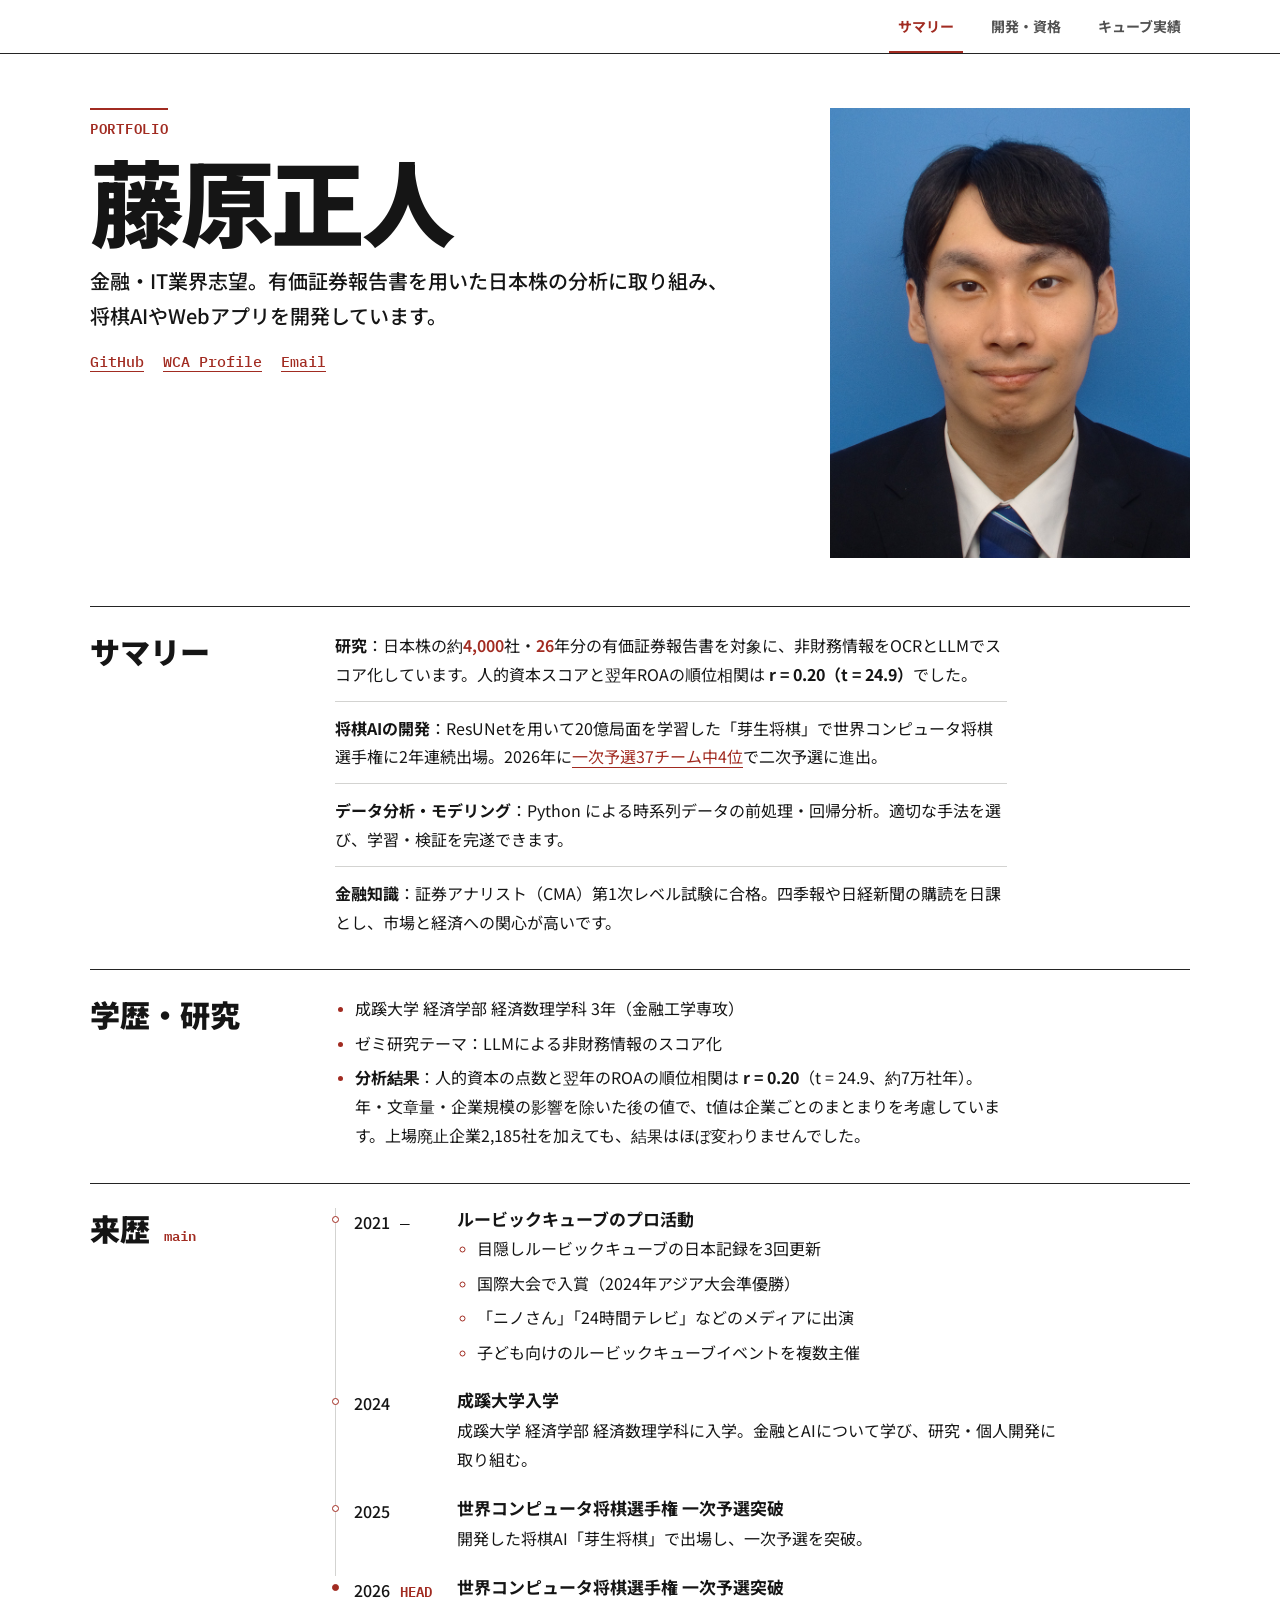
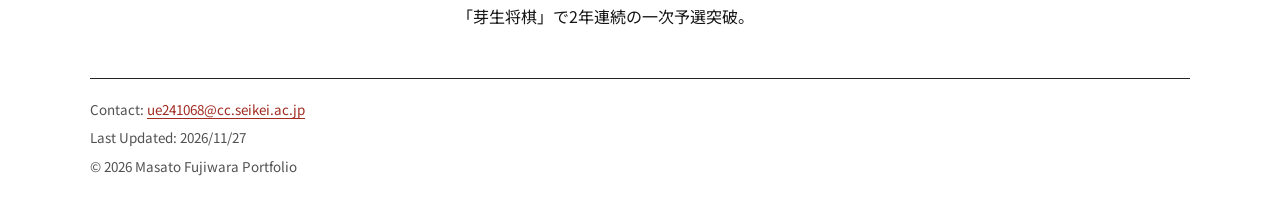
==== commit 69780cb8: "Polish app links and summary, optimize cube photos" ====
--- a/index.html
+++ b/index.html
@@ -18,7 +18,7 @@
   <meta property="og:image:alt" content="藤原正人のポートフォリオとプロフィール写真">
   <meta name="twitter:card" content="summary_large_image">
   <link rel="icon" href="assets/favicon.png" type="image/png" sizes="96x96">
-  <link rel="stylesheet" href="styles.css?v=20261127-review"></head>
+  <link rel="stylesheet" href="styles.css?v=20261127-links"></head>
 <body>
   <nav class="bottom-nav" aria-label="セクション切替">
     <div class="nav-inner"><button type="button" class="is-active" data-tab-target="summary" aria-pressed="true">
@@ -59,10 +59,10 @@
       <section class="panel panel--index">
         <h2>サマリー</h2>
         <ul>
-          <li><strong>研究</strong>：日本株の約<span class="numeric">4,000</span>社・<span class="numeric">26</span>年分の有価証券報告書を対象に、非財務情報をOCRとLLMでスコア化しています。</li>
+          <li><strong>研究</strong>：日本株の約<span class="numeric">4,000</span>社・<span class="numeric">26</span>年分の有価証券報告書を対象に、非財務情報をOCRとLLMでスコア化しています。人的資本スコアと翌年ROAの順位相関は <strong>r = 0.20（t = 24.9）</strong>でした。</li>
           <li><strong>将棋AIの開発</strong>：ResUNetを用いて<span class="numeric">20</span>億局面を学習した「芽生将棋」で世界コンピュータ将棋選手権に<span class="numeric">2</span>年連続出場。<span class="numeric">2026</span>年に<a href="https://www.computer-shogi.org/wcsc36/lower.html">一次予選<span class="numeric">37</span>チーム中<span class="numeric">4</span>位</a>で二次予選に進出。</li>
           <li><strong>データ分析・モデリング</strong>：Python による時系列データの前処理・回帰分析。適切な手法を選び、学習・検証を完遂できます。</li>
-          <li><strong>金融知識</strong>：四季報や日経新聞の購読を日課とし、市場と経済への関心が高いです。</li>
+          <li><strong>金融知識</strong>：証券アナリスト（CMA）第1次レベル試験に合格。四季報や日経新聞の購読を日課とし、市場と経済への関心が高いです。</li>
         </ul>
       </section>
 
@@ -160,7 +160,7 @@
                 <p class="app-card__desc">ルービックキューブの回転手順に対して、指遣いを機械学習で推定し、3Dの手とキューブで可視化します。</p>
               </details>
               <a class="app-card__link" href="https://yubi-gui.vercel.app" target="_blank" rel="noopener noreferrer">デモを見る →</a>
-              <a class="app-card__link" href="https://github.com/ms3bf/yubi-gui">GitHub</a>
+              <a class="app-card__link" href="https://github.com/ms3bf/yubi-gui" target="_blank" rel="noopener noreferrer">GitHub</a>
             </div>
           </article>
 
@@ -179,7 +179,7 @@
                 <p class="app-card__desc">成蹊大学の文化祭で、来場者がAI将棋と対戦する企画に使用したアプリを公開。ブラウザ上でAIとの対局を楽しめます。</p>
               </details>
               <a class="app-card__link" href="https://komanoma-shogi.vercel.app" target="_blank" rel="noopener noreferrer">対局する →</a>
-              <a class="app-card__link" href="https://www.computer-shogi.org/wcsc36/lower.html">選手権公式結果</a>
+              <a class="app-card__link" href="https://www.computer-shogi.org/wcsc36/lower.html" target="_blank" rel="noopener noreferrer">選手権公式結果</a>
             </div>
           </article>
 
@@ -267,8 +267,8 @@
           <a href="https://www.worldcubeassociation.org/persons/2019FUJI07" target="_blank" rel="noopener noreferrer">WCA公式プロフィール</a>
         </div>
         <div class="panel__gallery panel__gallery--under-text">
-          <img src="assets/images/achievements/IMG_4563.PNG" alt="大会実績画像 1" class="panel__img" loading="lazy" width="1334" height="750">
-          <img src="assets/images/achievements/IMG_4564.PNG" alt="大会実績画像 2" class="panel__img" loading="lazy" width="1334" height="750">
+          <img src="assets/images/achievements/IMG_4563.webp" alt="大会実績画像 1" class="panel__img" loading="lazy" width="1334" height="750">
+          <img src="assets/images/achievements/IMG_4564.webp" alt="大会実績画像 2" class="panel__img" loading="lazy" width="1334" height="750">
         </div>
       </section>
 
@@ -314,7 +314,7 @@
           <a href="https://x.com/24hourTV/status/1563451578887319557?s=20" target="_blank" rel="noopener noreferrer"><span class="numeric">24</span>時間テレビ（X）</a>
         </div>
         <div class="panel__gallery panel__gallery--under-text">
-          <img src="assets/images/media/IMG_0035.PNG" alt="メディア出演画像 1" class="panel__img" loading="lazy" width="1334" height="750">
+          <img src="assets/images/media/IMG_0035.webp" alt="メディア出演画像 1" class="panel__img" loading="lazy" width="1334" height="750">
           <img src="assets/images/media/IMG_4565.JPG" alt="メディア出演画像 2" class="panel__img" loading="lazy" width="1334" height="750">
         </div>
       </section>
--- a/styles.css
+++ b/styles.css
@@ -233,3 +233,5 @@
   }
   .bottom-nav svg { display: block; width: 21px; height: 21px; }
 }
+
+.app-card__link + .app-card__link { margin-left: 1.2em; }
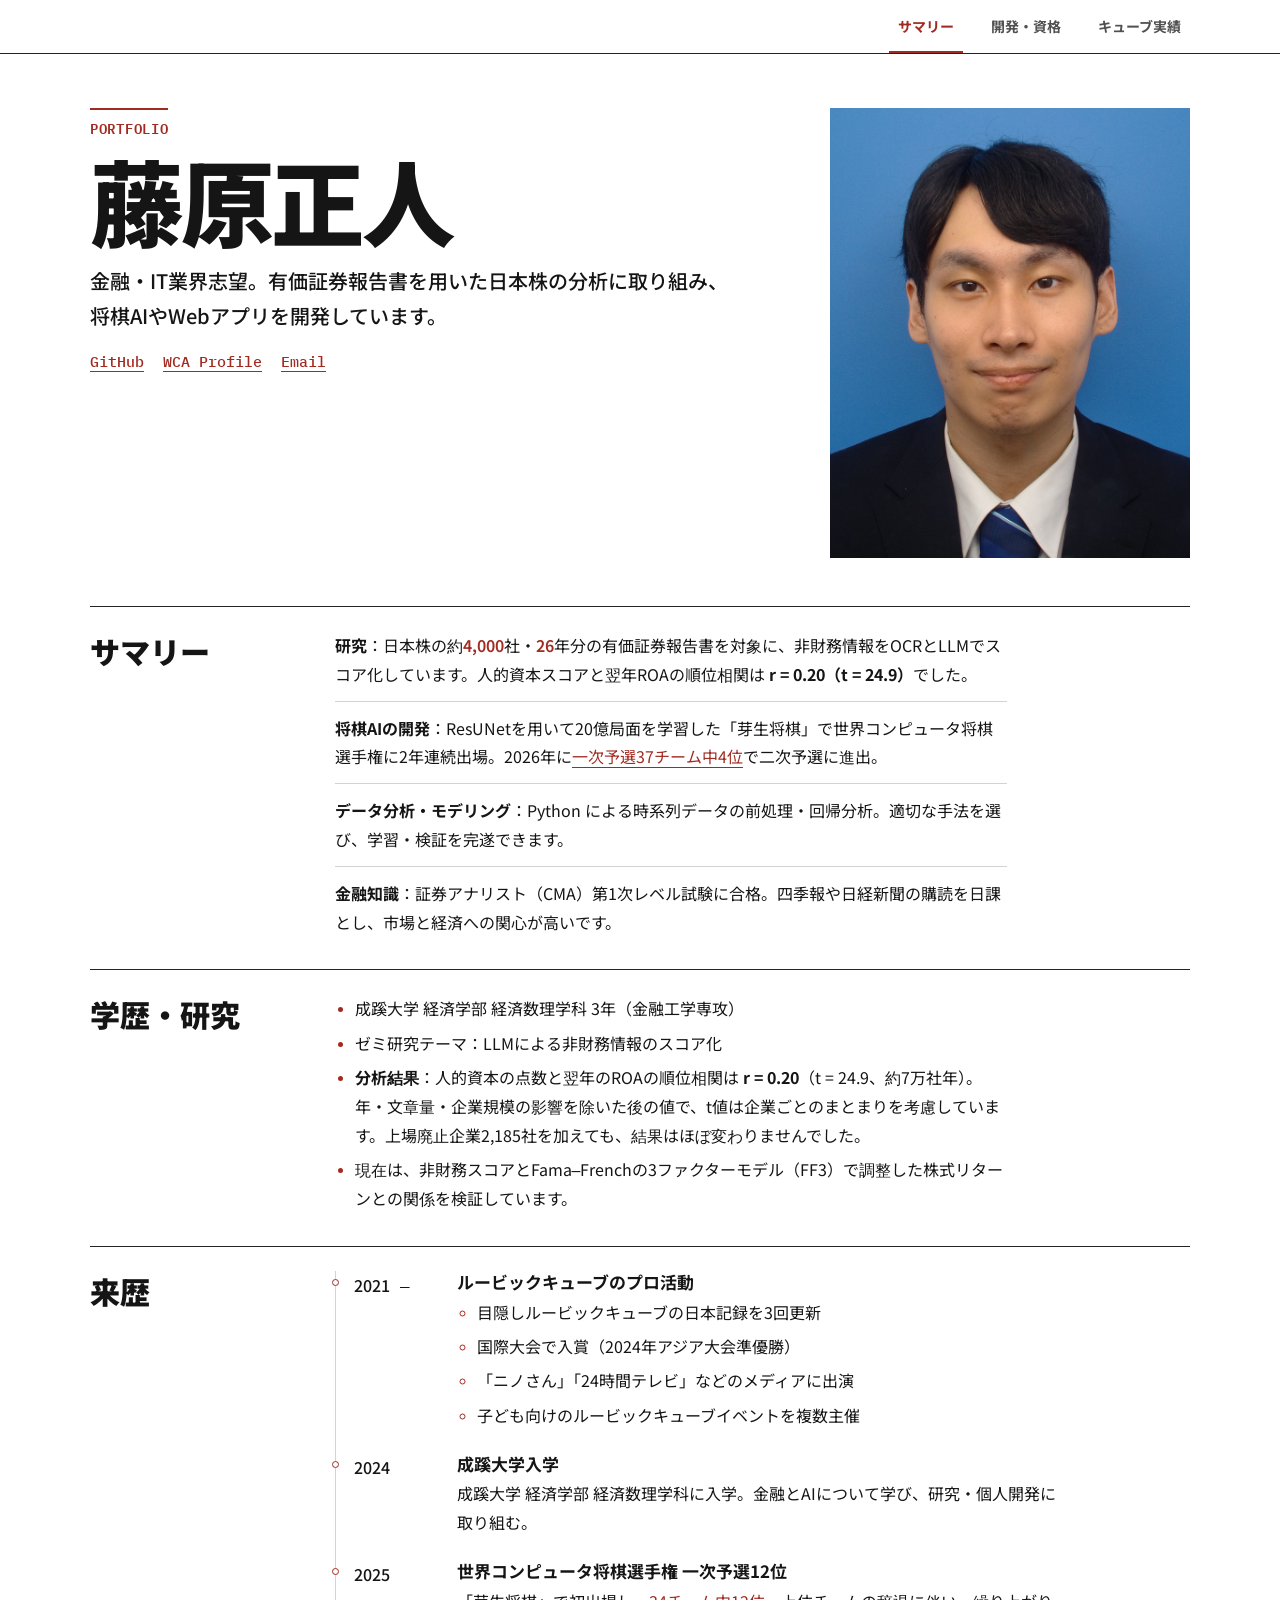
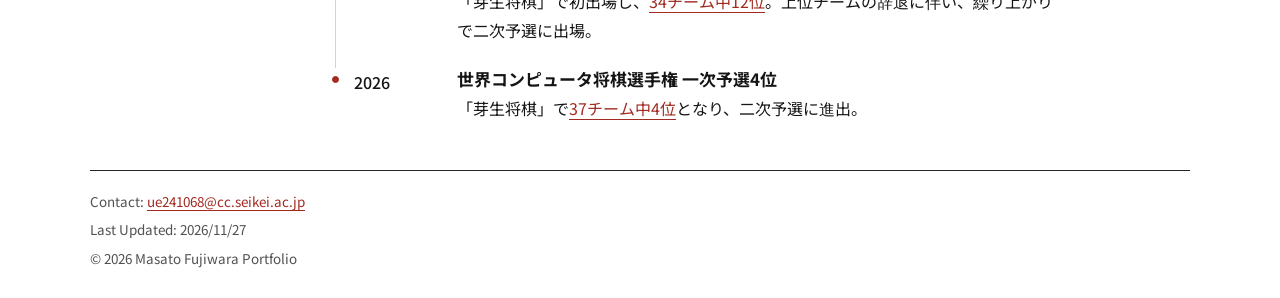
==== commit 9d252325: "Clarify tournament history and ongoing FF3 research" ====
--- a/index.html
+++ b/index.html
@@ -72,12 +72,12 @@
           <li>成蹊大学 経済学部 経済数理学科 <span class="numeric">3</span>年（金融工学専攻）</li>
           <li>ゼミ研究テーマ：LLMによる非財務情報のスコア化</li>
           <li><strong>分析結果</strong>：人的資本の点数と翌年のROAの順位相関は <strong>r = 0.20</strong>（t = 24.9、約7万社年）。年・文章量・企業規模の影響を除いた後の値で、t値は企業ごとのまとまりを考慮しています。上場廃止企業2,185社を加えても、結果はほぼ変わりませんでした。</li>
+          <li>現在は、非財務スコアとFama–Frenchの3ファクターモデル（FF3）で調整した株式リターンとの関係を検証しています。</li>
         </ul>
       </section>
     <section class="panel career panel--index">
         <div class="career__heading">
           <h2>来歴</h2>
-          <span class="career__branch" aria-label="Gitログ風の来歴">main</span>
         </div>
         <ol class="career-log" aria-label="来歴のタイムライン">
           <li class="career-log__entry">
@@ -104,17 +104,15 @@
           <li class="career-log__entry">
             <div class="career-log__meta"><span class="career-log__year"><span class="numeric">2025</span></span></div>
             <div class="career-log__card">
-              <h3>世界コンピュータ将棋選手権 一次予選突破</h3>
-
-        <p>開発した将棋AI「芽生将棋」で出場し、一次予選を突破。</p>
+              <h3>世界コンピュータ将棋選手権 一次予選12位</h3>
+              <p>「芽生将棋」で初出場し、<a href="https://www.computer-shogi.org/wcsc35/lower.html">34チーム中12位</a>。上位チームの辞退に伴い、繰り上がりで二次予選に出場。</p>
             </div>
           </li>
           <li class="career-log__entry">
-            <div class="career-log__meta"><span class="career-log__year"><span class="numeric">2026</span></span> <span class="career-log__head">HEAD</span></div>
+            <div class="career-log__meta"><span class="career-log__year"><span class="numeric">2026</span></span></div>
             <div class="career-log__card">
-              <h3>世界コンピュータ将棋選手権 一次予選突破</h3>
-
-        <p>「芽生将棋」で<span class="numeric">2</span>年連続の一次予選突破。</p>
+              <h3>世界コンピュータ将棋選手権 一次予選4位</h3>
+              <p>「芽生将棋」で<a href="https://www.computer-shogi.org/wcsc36/lower.html">37チーム中4位</a>となり、二次予選に進出。</p>
             </div>
           </li>
         </ol>
